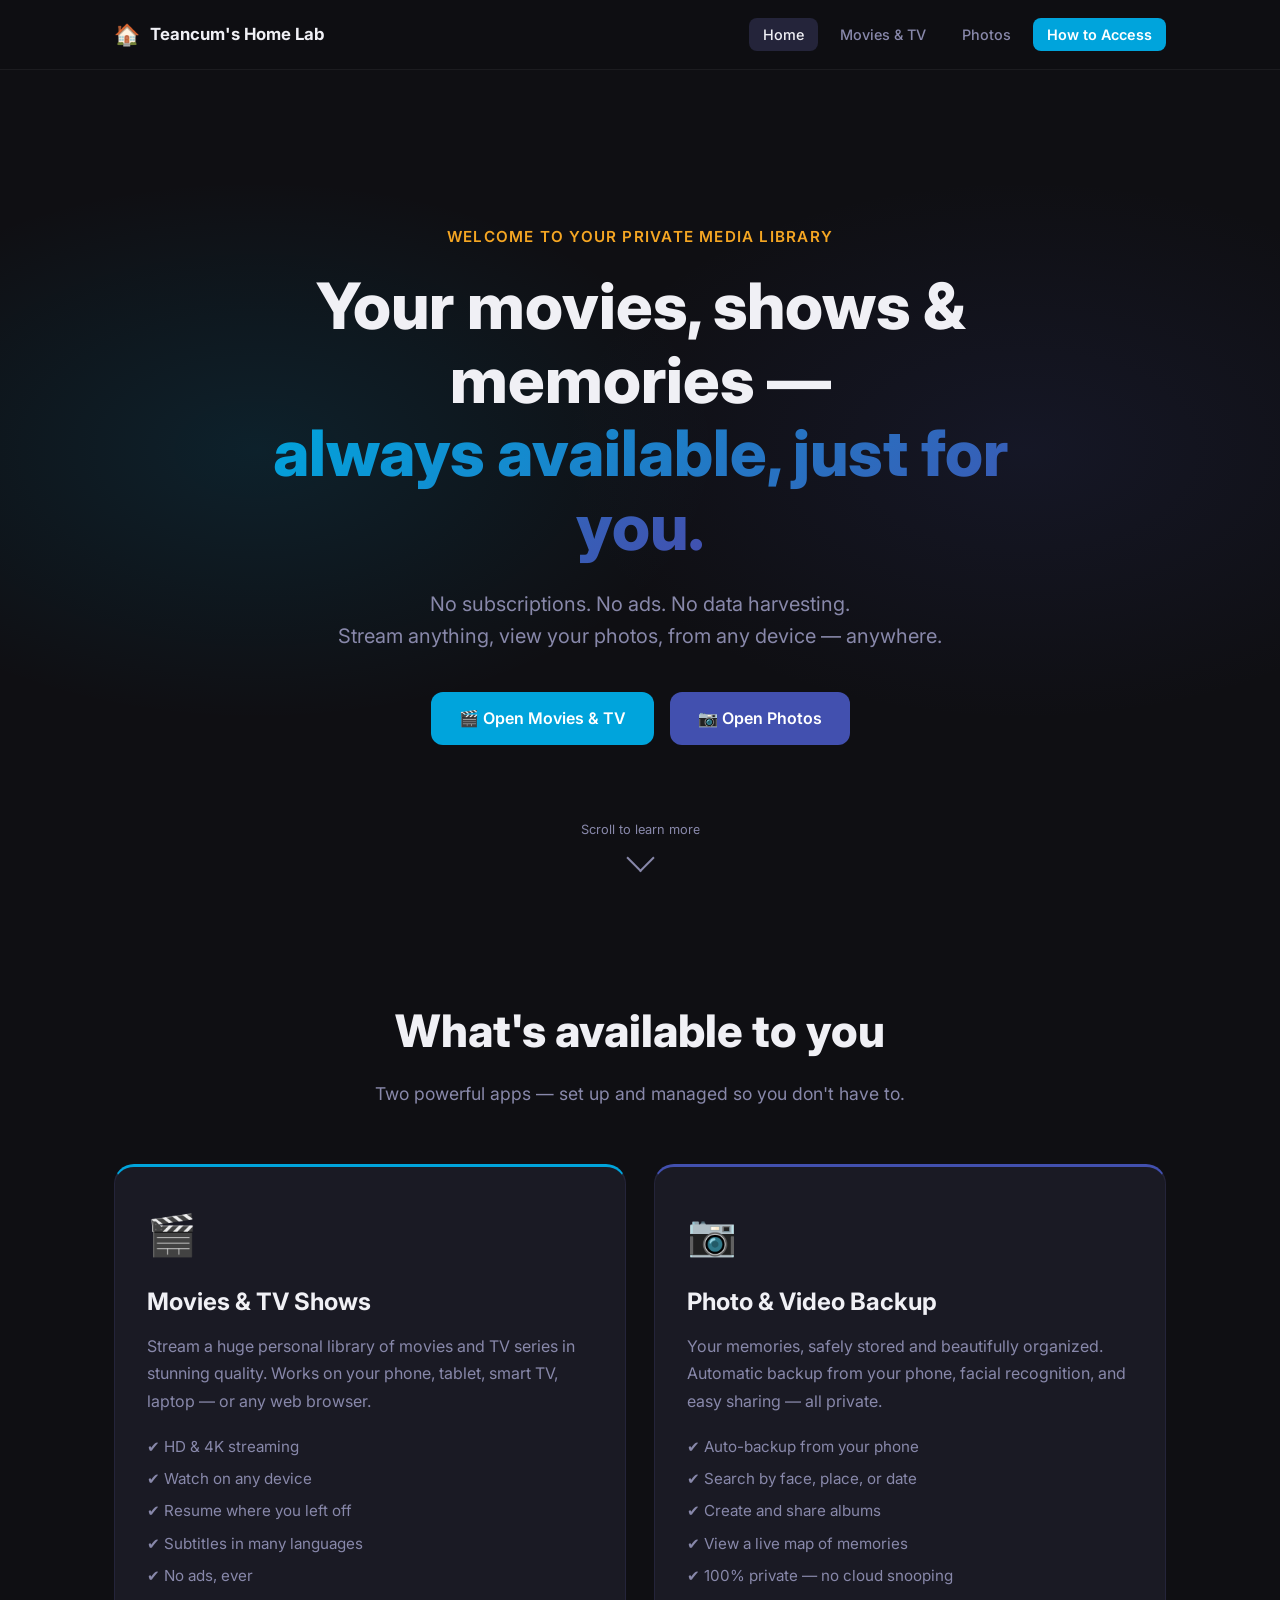
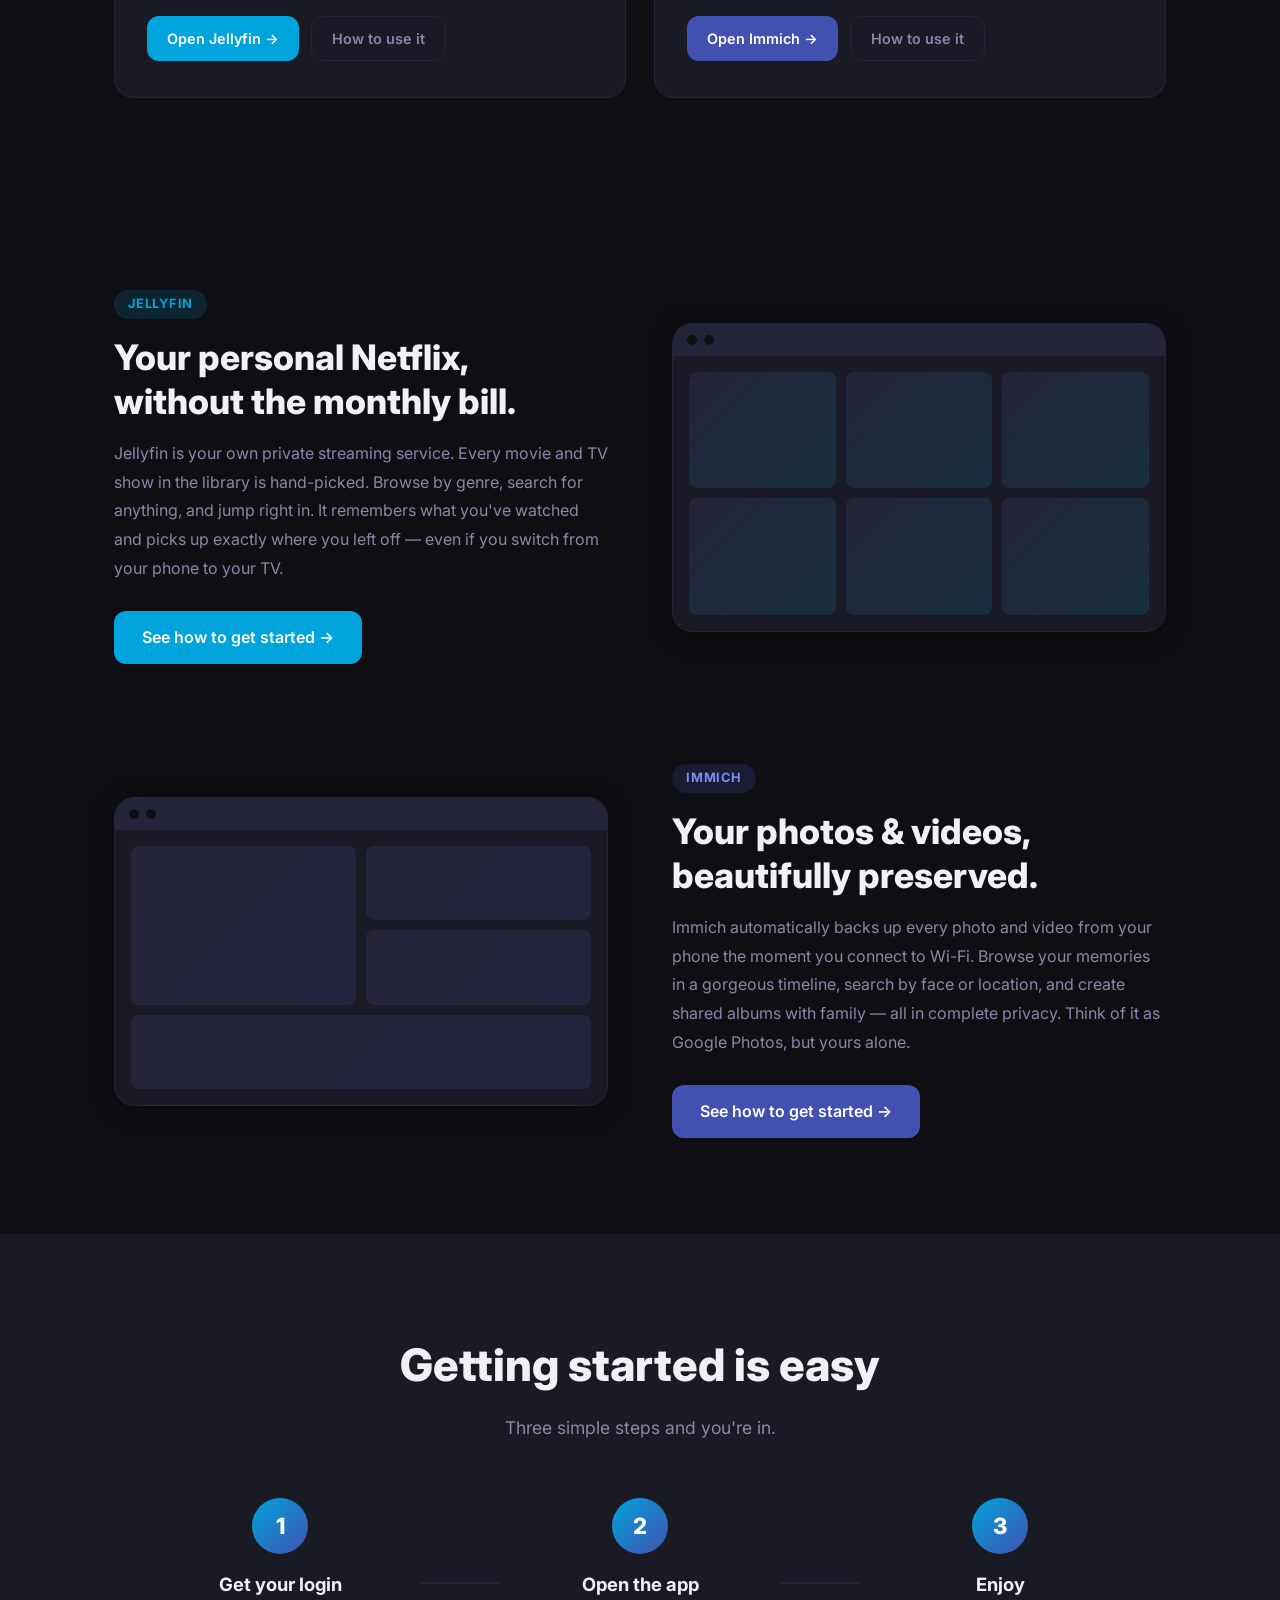
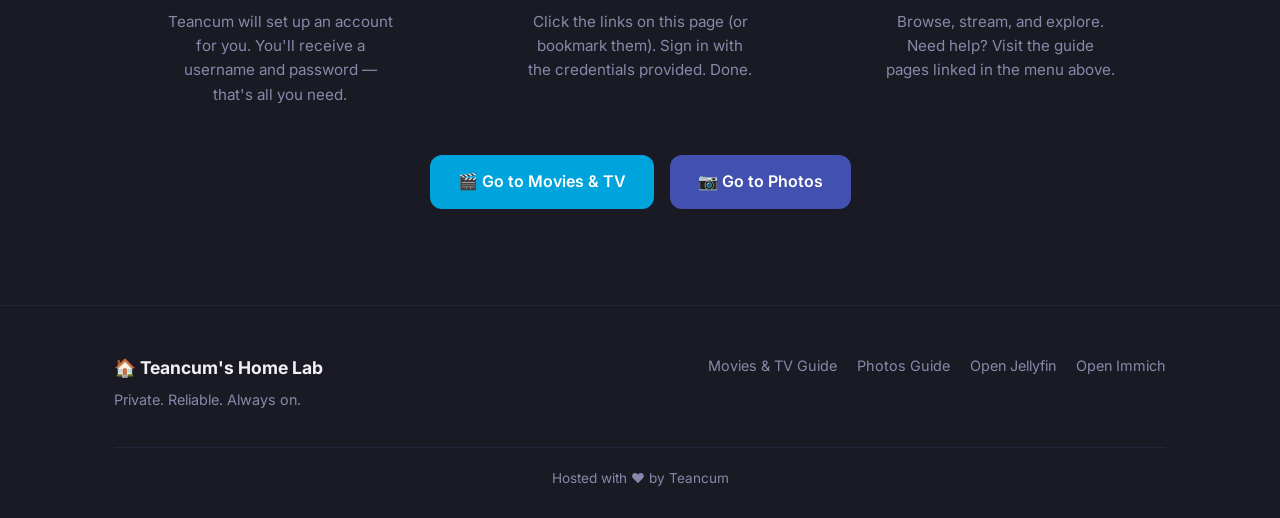
==== index.html @ 057ee5b3 "Initial commit: Teancum's Home Lab client portal website Beautiful dark-themed showcase site for Jel" ====
<!DOCTYPE html>
<html lang="en">
<head>
  <meta charset="UTF-8" />
  <meta name="viewport" content="width=device-width, initial-scale=1.0" />
  <title>Teancum's Home Lab — Your Private Streaming &amp; Photos</title>
  <link rel="preconnect" href="https://fonts.googleapis.com" />
  <link href="https://fonts.googleapis.com/css2?family=Inter:wght@300;400;500;600;700;800&display=swap" rel="stylesheet" />
  <link rel="stylesheet" href="css/styles.css" />
</head>
<body>

  <!-- ───── NAVIGATION ───── -->
  <nav class="nav" id="nav">
    <div class="nav__inner">
      <a href="index.html" class="nav__logo">
        <span class="nav__logo-icon">🏠</span>
        <span>Teancum's Home Lab</span>
      </a>
      <ul class="nav__links">
        <li><a href="index.html" class="nav__link active">Home</a></li>
        <li><a href="jellyfin.html" class="nav__link">Movies &amp; TV</a></li>
        <li><a href="immich.html" class="nav__link">Photos</a></li>
        <li><a href="#access" class="nav__link nav__link--cta">How to Access</a></li>
      </ul>
      <button class="nav__toggle" aria-label="Menu">&#9776;</button>
    </div>
  </nav>

  <!-- ───── HERO ───── -->
  <section class="hero">
    <div class="hero__bg"></div>
    <div class="hero__content container">
      <p class="hero__eyebrow">Welcome to your private media library</p>
      <h1 class="hero__title">
        Your movies, shows &amp; memories —<br />
        <span class="gradient-text">always available, just for you.</span>
      </h1>
      <p class="hero__subtitle">
        No subscriptions. No ads. No data harvesting.<br />
        Stream anything, view your photos, from any device — anywhere.
      </p>
      <div class="hero__actions">
        <a href="https://jellyfin.teancumshomelab.com/" target="_blank" class="btn btn--jellyfin">
          🎬 Open Movies &amp; TV
        </a>
        <a href="https://immich.teancumshomelab.com/auth/login" target="_blank" class="btn btn--immich">
          📷 Open Photos
        </a>
      </div>
    </div>
    <div class="hero__scroll-hint">
      <span>Scroll to learn more</span>
      <div class="hero__arrow"></div>
    </div>
  </section>

  <!-- ───── WHAT'S AVAILABLE ───── -->
  <section class="features section" id="features">
    <div class="container">
      <h2 class="section__title">What's available to you</h2>
      <p class="section__sub">Two powerful apps — set up and managed so you don't have to.</p>
      <div class="feature-grid">

        <div class="feature-card feature-card--jellyfin">
          <div class="feature-card__icon">🎬</div>
          <h3 class="feature-card__title">Movies &amp; TV Shows</h3>
          <p class="feature-card__desc">
            Stream a huge personal library of movies and TV series in stunning quality.
            Works on your phone, tablet, smart TV, laptop — or any web browser.
          </p>
          <ul class="feature-list">
            <li>✔ HD &amp; 4K streaming</li>
            <li>✔ Watch on any device</li>
            <li>✔ Resume where you left off</li>
            <li>✔ Subtitles in many languages</li>
            <li>✔ No ads, ever</li>
          </ul>
          <div class="feature-card__actions">
            <a href="https://jellyfin.teancumshomelab.com/" target="_blank" class="btn btn--jellyfin btn--sm">
              Open Jellyfin →
            </a>
            <a href="jellyfin.html" class="btn btn--ghost btn--sm">How to use it</a>
          </div>
        </div>

        <div class="feature-card feature-card--immich">
          <div class="feature-card__icon">📷</div>
          <h3 class="feature-card__title">Photo &amp; Video Backup</h3>
          <p class="feature-card__desc">
            Your memories, safely stored and beautifully organized. Automatic backup
            from your phone, facial recognition, and easy sharing — all private.
          </p>
          <ul class="feature-list">
            <li>✔ Auto-backup from your phone</li>
            <li>✔ Search by face, place, or date</li>
            <li>✔ Create and share albums</li>
            <li>✔ View a live map of memories</li>
            <li>✔ 100% private — no cloud snooping</li>
          </ul>
          <div class="feature-card__actions">
            <a href="https://immich.teancumshomelab.com/auth/login" target="_blank" class="btn btn--immich btn--sm">
              Open Immich →
            </a>
            <a href="immich.html" class="btn btn--ghost btn--sm">How to use it</a>
          </div>
        </div>

      </div>
    </div>
  </section>

  <!-- ───── APP SHOWCASE ───── -->
  <section class="showcase section">
    <div class="container">

      <div class="showcase__row">
        <div class="showcase__text">
          <span class="showcase__badge badge--jellyfin">Jellyfin</span>
          <h2>Your personal Netflix,<br />without the monthly bill.</h2>
          <p>
            Jellyfin is your own private streaming service. Every movie and TV show in the
            library is hand-picked. Browse by genre, search for anything, and jump right in.
            It remembers what you've watched and picks up exactly where you left off — even
            if you switch from your phone to your TV.
          </p>
          <a href="jellyfin.html" class="btn btn--jellyfin">See how to get started →</a>
        </div>
        <div class="showcase__visual showcase__visual--jellyfin">
          <div class="mock-screen">
            <div class="mock-screen__bar"></div>
            <div class="mock-screen__content">
              <div class="mock-grid">
                <div class="mock-card"></div><div class="mock-card"></div>
                <div class="mock-card"></div><div class="mock-card"></div>
                <div class="mock-card"></div><div class="mock-card"></div>
              </div>
            </div>
          </div>
        </div>
      </div>

      <div class="showcase__row showcase__row--reverse">
        <div class="showcase__text">
          <span class="showcase__badge badge--immich">Immich</span>
          <h2>Your photos &amp; videos,<br />beautifully preserved.</h2>
          <p>
            Immich automatically backs up every photo and video from your phone the moment
            you connect to Wi-Fi. Browse your memories in a gorgeous timeline, search by
            face or location, and create shared albums with family — all in complete privacy.
            Think of it as Google Photos, but yours alone.
          </p>
          <a href="immich.html" class="btn btn--immich">See how to get started →</a>
        </div>
        <div class="showcase__visual showcase__visual--immich">
          <div class="mock-screen">
            <div class="mock-screen__bar"></div>
            <div class="mock-screen__content">
              <div class="mock-masonry">
                <div class="mock-photo mock-photo--tall"></div>
                <div class="mock-photo"></div>
                <div class="mock-photo"></div>
                <div class="mock-photo mock-photo--wide"></div>
              </div>
            </div>
          </div>
        </div>
      </div>

    </div>
  </section>

  <!-- ───── HOW IT WORKS ───── -->
  <section class="how-it-works section" id="access">
    <div class="container">
      <h2 class="section__title">Getting started is easy</h2>
      <p class="section__sub">Three simple steps and you're in.</p>
      <div class="steps">
        <div class="step">
          <div class="step__number">1</div>
          <h3>Get your login</h3>
          <p>Teancum will set up an account for you. You'll receive a username and password — that's all you need.</p>
        </div>
        <div class="step__connector"></div>
        <div class="step">
          <div class="step__number">2</div>
          <h3>Open the app</h3>
          <p>Click the links on this page (or bookmark them). Sign in with the credentials provided. Done.</p>
        </div>
        <div class="step__connector"></div>
        <div class="step">
          <div class="step__number">3</div>
          <h3>Enjoy</h3>
          <p>Browse, stream, and explore. Need help? Visit the guide pages linked in the menu above.</p>
        </div>
      </div>
      <div class="how-it-works__cta">
        <a href="https://jellyfin.teancumshomelab.com/" target="_blank" class="btn btn--jellyfin">🎬 Go to Movies &amp; TV</a>
        <a href="https://immich.teancumshomelab.com/auth/login" target="_blank" class="btn btn--immich">📷 Go to Photos</a>
      </div>
    </div>
  </section>

  <!-- ───── FOOTER ───── -->
  <footer class="footer">
    <div class="container">
      <div class="footer__inner">
        <div class="footer__brand">
          <span class="footer__logo">🏠 Teancum's Home Lab</span>
          <p>Private. Reliable. Always on.</p>
        </div>
        <div class="footer__links">
          <a href="jellyfin.html">Movies &amp; TV Guide</a>
          <a href="immich.html">Photos Guide</a>
          <a href="https://jellyfin.teancumshomelab.com/" target="_blank">Open Jellyfin</a>
          <a href="https://immich.teancumshomelab.com/auth/login" target="_blank">Open Immich</a>
        </div>
      </div>
      <p class="footer__copy">Hosted with ❤️ by Teancum</p>
    </div>
  </footer>

  <script src="js/main.js"></script>
</body>
</html>
---- css/styles.css ----
/* ─────────────────────────────────────────────
   ROOT / TOKENS
───────────────────────────────────────────── */
:root {
  --bg:        #0f0f13;
  --surface:   #1a1a24;
  --surface2:  #24243a;
  --jellyfin:  #00a4dc;
  --immich:    #4250af;
  --gold:      #f5a623;
  --text:      #f0f0f5;
  --muted:     #8888aa;
  --radius:    12px;
  --radius-lg: 20px;
  --shadow:    0 4px 24px rgba(0,0,0,0.4);
  --nav-h:     70px;
}

*, *::before, *::after { box-sizing: border-box; margin: 0; padding: 0; }

html { scroll-behavior: smooth; }

body {
  background: var(--bg);
  color: var(--text);
  font-family: 'Inter', system-ui, sans-serif;
  line-height: 1.6;
  font-size: 16px;
}

a { color: inherit; text-decoration: none; }
img { max-width: 100%; display: block; }
ul { list-style: none; }

.container {
  max-width: 1100px;
  margin: 0 auto;
  padding: 0 24px;
}

.section { padding: 96px 0; }

/* ─────────────────────────────────────────────
   TYPOGRAPHY HELPERS
───────────────────────────────────────────── */
.gradient-text {
  background: linear-gradient(135deg, var(--jellyfin), var(--immich));
  -webkit-background-clip: text;
  -webkit-text-fill-color: transparent;
  background-clip: text;
}

.section__title {
  font-size: clamp(1.8rem, 4vw, 2.8rem);
  font-weight: 800;
  text-align: center;
  margin-bottom: 12px;
}

.section__sub {
  text-align: center;
  color: var(--muted);
  font-size: 1.1rem;
  margin-bottom: 56px;
}

/* ─────────────────────────────────────────────
   NAVIGATION
───────────────────────────────────────────── */
.nav {
  position: fixed;
  top: 0; left: 0; right: 0;
  z-index: 100;
  height: var(--nav-h);
  background: rgba(15,15,19,0.85);
  backdrop-filter: blur(12px);
  border-bottom: 1px solid rgba(255,255,255,0.06);
  transition: background 0.3s;
}

.nav__inner {
  max-width: 1100px;
  margin: 0 auto;
  padding: 0 24px;
  height: 100%;
  display: flex;
  align-items: center;
  justify-content: space-between;
  gap: 24px;
}

.nav__logo {
  display: flex;
  align-items: center;
  gap: 10px;
  font-weight: 700;
  font-size: 1.05rem;
  white-space: nowrap;
}

.nav__logo-icon { font-size: 1.3rem; }

.nav__links {
  display: flex;
  align-items: center;
  gap: 8px;
}

.nav__link {
  padding: 8px 14px;
  border-radius: 8px;
  font-size: 0.9rem;
  font-weight: 500;
  color: var(--muted);
  transition: color 0.2s, background 0.2s;
}

.nav__link:hover, .nav__link.active {
  color: var(--text);
  background: var(--surface2);
}

.nav__link--cta {
  background: var(--jellyfin);
  color: #fff !important;
  font-weight: 600;
}

.nav__link--cta:hover { opacity: 0.85; background: var(--jellyfin); }

.nav__toggle {
  display: none;
  background: none;
  border: none;
  color: var(--text);
  font-size: 1.5rem;
  cursor: pointer;
}

/* ─────────────────────────────────────────────
   BUTTONS
───────────────────────────────────────────── */
.btn {
  display: inline-flex;
  align-items: center;
  gap: 8px;
  padding: 14px 28px;
  border-radius: var(--radius);
  font-weight: 600;
  font-size: 1rem;
  transition: opacity 0.2s, transform 0.15s;
  cursor: pointer;
  border: none;
}

.btn:hover { opacity: 0.88; transform: translateY(-1px); }
.btn:active { transform: translateY(0); }

.btn--jellyfin { background: var(--jellyfin); color: #fff; }
.btn--immich   { background: var(--immich);   color: #fff; }
.btn--ghost    {
  background: transparent;
  color: var(--muted);
  border: 1px solid var(--surface2);
}
.btn--ghost:hover { color: var(--text); border-color: var(--muted); }

.btn--sm { padding: 10px 20px; font-size: 0.9rem; }

/* ─────────────────────────────────────────────
   HERO
───────────────────────────────────────────── */
.hero {
  min-height: 100vh;
  display: flex;
  flex-direction: column;
  align-items: center;
  justify-content: center;
  position: relative;
  padding: calc(var(--nav-h) + 60px) 24px 60px;
  text-align: center;
  overflow: hidden;
}

.hero__bg {
  position: absolute;
  inset: 0;
  background:
    radial-gradient(ellipse 60% 50% at 20% 50%, rgba(0,164,220,0.12) 0%, transparent 60%),
    radial-gradient(ellipse 60% 50% at 80% 50%, rgba(66,80,175,0.12) 0%, transparent 60%);
  pointer-events: none;
}

.hero__content { position: relative; max-width: 820px; }

.hero__eyebrow {
  font-size: 0.95rem;
  font-weight: 600;
  letter-spacing: 0.08em;
  text-transform: uppercase;
  color: var(--gold);
  margin-bottom: 20px;
}

.hero__title {
  font-size: clamp(2.2rem, 6vw, 4rem);
  font-weight: 800;
  line-height: 1.15;
  margin-bottom: 24px;
}

.hero__subtitle {
  font-size: clamp(1rem, 2vw, 1.25rem);
  color: var(--muted);
  margin-bottom: 40px;
}

.hero__actions {
  display: flex;
  gap: 16px;
  justify-content: center;
  flex-wrap: wrap;
}

.hero__scroll-hint {
  position: absolute;
  bottom: 32px;
  left: 50%;
  transform: translateX(-50%);
  display: flex;
  flex-direction: column;
  align-items: center;
  gap: 8px;
  color: var(--muted);
  font-size: 0.8rem;
  animation: fade-in-up 1s 1.2s both;
}

.hero__arrow {
  width: 20px; height: 20px;
  border-right: 2px solid var(--muted);
  border-bottom: 2px solid var(--muted);
  transform: rotate(45deg);
  animation: bounce 1.6s ease-in-out infinite;
}

@keyframes bounce {
  0%, 100% { transform: rotate(45deg) translateY(0); }
  50%       { transform: rotate(45deg) translateY(6px); }
}

@keyframes fade-in-up {
  from { opacity: 0; transform: translateX(-50%) translateY(16px); }
  to   { opacity: 1; transform: translateX(-50%) translateY(0); }
}

/* ─────────────────────────────────────────────
   FEATURE CARDS
───────────────────────────────────────────── */
.feature-grid {
  display: grid;
  grid-template-columns: repeat(auto-fit, minmax(320px, 1fr));
  gap: 28px;
}

.feature-card {
  background: var(--surface);
  border-radius: var(--radius-lg);
  padding: 36px 32px;
  border: 1px solid var(--surface2);
  transition: transform 0.25s, box-shadow 0.25s;
}

.feature-card:hover {
  transform: translateY(-4px);
  box-shadow: var(--shadow);
}

.feature-card--jellyfin { border-top: 3px solid var(--jellyfin); }
.feature-card--immich   { border-top: 3px solid var(--immich); }

.feature-card__icon { font-size: 2.5rem; margin-bottom: 16px; }

.feature-card__title {
  font-size: 1.5rem;
  font-weight: 700;
  margin-bottom: 12px;
}

.feature-card__desc {
  color: var(--muted);
  margin-bottom: 20px;
  line-height: 1.7;
}

.feature-list {
  display: flex;
  flex-direction: column;
  gap: 8px;
  margin-bottom: 28px;
  color: var(--muted);
  font-size: 0.95rem;
}

.feature-card__actions {
  display: flex;
  gap: 12px;
  flex-wrap: wrap;
}

/* ─────────────────────────────────────────────
   SHOWCASE
───────────────────────────────────────────── */
.showcase__row {
  display: grid;
  grid-template-columns: 1fr 1fr;
  gap: 64px;
  align-items: center;
  margin-bottom: 100px;
}

.showcase__row:last-child { margin-bottom: 0; }

.showcase__row--reverse { direction: rtl; }
.showcase__row--reverse > * { direction: ltr; }

.showcase__badge {
  display: inline-block;
  padding: 4px 14px;
  border-radius: 999px;
  font-size: 0.8rem;
  font-weight: 700;
  letter-spacing: 0.06em;
  text-transform: uppercase;
  margin-bottom: 16px;
}

.badge--jellyfin { background: rgba(0,164,220,0.15); color: var(--jellyfin); }
.badge--immich   { background: rgba(66,80,175,0.2);  color: #7b8ef5; }

.showcase__text h2 {
  font-size: clamp(1.6rem, 3vw, 2.2rem);
  font-weight: 800;
  line-height: 1.25;
  margin-bottom: 16px;
}

.showcase__text p {
  color: var(--muted);
  line-height: 1.8;
  margin-bottom: 28px;
}

/* Mock screen UI */
.mock-screen {
  background: var(--surface);
  border-radius: var(--radius-lg);
  overflow: hidden;
  border: 1px solid var(--surface2);
  box-shadow: var(--shadow);
  aspect-ratio: 16/10;
}

.mock-screen__bar {
  height: 32px;
  background: var(--surface2);
  display: flex;
  align-items: center;
  padding: 0 14px;
  gap: 7px;
}

.mock-screen__bar::before,
.mock-screen__bar::after,
.mock-screen__bar > * {
  width: 10px; height: 10px;
  border-radius: 50%;
  background: var(--bg);
  content: '';
  display: block;
}

.mock-screen__content { padding: 16px; height: calc(100% - 32px); }

.mock-grid {
  display: grid;
  grid-template-columns: repeat(3, 1fr);
  gap: 10px;
  height: 100%;
}

.mock-card {
  border-radius: 8px;
  background: linear-gradient(135deg, var(--surface2), rgba(0,164,220,0.15));
  animation: pulse 3s ease-in-out infinite;
}

.mock-card:nth-child(2) { animation-delay: 0.4s; }
.mock-card:nth-child(3) { animation-delay: 0.8s; }
.mock-card:nth-child(4) { animation-delay: 1.2s; }
.mock-card:nth-child(5) { animation-delay: 1.6s; }
.mock-card:nth-child(6) { animation-delay: 2.0s; }

.mock-masonry {
  display: grid;
  grid-template-columns: repeat(2, 1fr);
  gap: 10px;
  height: 100%;
}

.mock-photo {
  border-radius: 8px;
  background: linear-gradient(135deg, var(--surface2), rgba(66,80,175,0.2));
  animation: pulse 3s ease-in-out infinite;
}

.mock-photo--tall { grid-row: span 2; }
.mock-photo--wide { grid-column: span 2; }

@keyframes pulse {
  0%, 100% { opacity: 0.6; }
  50%       { opacity: 1; }
}

/* ─────────────────────────────────────────────
   HOW IT WORKS / STEPS
───────────────────────────────────────────── */
.how-it-works {
  background: var(--surface);
}

.steps {
  display: flex;
  align-items: flex-start;
  justify-content: center;
  gap: 0;
  flex-wrap: wrap;
  margin-bottom: 48px;
}

.step {
  flex: 1;
  min-width: 200px;
  max-width: 280px;
  text-align: center;
  padding: 0 24px;
}

.step__number {
  width: 56px; height: 56px;
  border-radius: 50%;
  background: linear-gradient(135deg, var(--jellyfin), var(--immich));
  color: #fff;
  font-size: 1.4rem;
  font-weight: 800;
  display: flex;
  align-items: center;
  justify-content: center;
  margin: 0 auto 16px;
}

.step h3 { font-size: 1.15rem; font-weight: 700; margin-bottom: 10px; }
.step p { color: var(--muted); font-size: 0.95rem; }

.step__connector {
  width: 80px;
  height: 2px;
  background: var(--surface2);
  align-self: center;
  flex-shrink: 0;
  margin-top: -40px;
}

.how-it-works__cta {
  display: flex;
  gap: 16px;
  justify-content: center;
  flex-wrap: wrap;
}

/* ─────────────────────────────────────────────
   PAGE HERO (sub-pages)
───────────────────────────────────────────── */
.page-hero {
  padding: calc(var(--nav-h) + 80px) 24px 80px;
  text-align: center;
  position: relative;
  overflow: hidden;
}

.page-hero--jellyfin {
  background: radial-gradient(ellipse 80% 60% at 50% 100%, rgba(0,164,220,0.15) 0%, transparent 70%);
}

.page-hero--immich {
  background: radial-gradient(ellipse 80% 60% at 50% 100%, rgba(66,80,175,0.18) 0%, transparent 70%);
}

.page-hero__title {
  font-size: clamp(2rem, 5vw, 3.2rem);
  font-weight: 800;
  margin-bottom: 16px;
}

.page-hero__sub {
  color: var(--muted);
  font-size: 1.1rem;
  max-width: 560px;
  margin: 0 auto 32px;
}

/* ─────────────────────────────────────────────
   EXPLAINER / HIGHLIGHTS
───────────────────────────────────────────── */
.explainer__grid {
  display: grid;
  grid-template-columns: 1fr 1fr;
  gap: 64px;
  align-items: start;
}

.explainer__text h2 {
  font-size: clamp(1.6rem, 3vw, 2.2rem);
  font-weight: 800;
  margin-bottom: 16px;
}

.explainer__text p {
  color: var(--muted);
  line-height: 1.8;
  margin-bottom: 14px;
}

.highlight-item {
  display: flex;
  align-items: center;
  gap: 16px;
  padding: 14px 0;
  border-bottom: 1px solid var(--surface2);
}

.highlight-item:last-child { border-bottom: none; }

.highlight-icon { font-size: 1.6rem; }

/* ─────────────────────────────────────────────
   GUIDE STEPS
───────────────────────────────────────────── */
.guide-step {
  background: var(--surface);
  border-radius: var(--radius-lg);
  padding: 32px 36px;
  margin-bottom: 20px;
  border-left: 4px solid var(--jellyfin);
  position: relative;
}

.guide-step__num {
  display: inline-block;
  font-size: 0.78rem;
  font-weight: 700;
  letter-spacing: 0.08em;
  text-transform: uppercase;
  color: var(--jellyfin);
  background: rgba(0,164,220,0.1);
  padding: 4px 12px;
  border-radius: 999px;
  margin-bottom: 12px;
}

.guide-step h3 {
  font-size: 1.2rem;
  font-weight: 700;
  margin-bottom: 10px;
}

.guide-step p {
  color: var(--muted);
  line-height: 1.8;
}

.tip {
  margin-top: 16px;
  background: rgba(245,166,35,0.08);
  border-left: 3px solid var(--gold);
  border-radius: 0 8px 8px 0;
  padding: 12px 16px;
  color: var(--muted);
  font-size: 0.93rem;
}

kbd {
  background: var(--surface2);
  border: 1px solid var(--muted);
  border-radius: 4px;
  padding: 2px 7px;
  font-size: 0.85rem;
  font-family: monospace;
}

code {
  background: var(--surface2);
  border-radius: 6px;
  padding: 2px 8px;
  font-size: 0.88rem;
  font-family: monospace;
  word-break: break-all;
}

.inline-link { color: var(--jellyfin); text-decoration: underline; }

/* ─────────────────────────────────────────────
   DEVICE GRID
───────────────────────────────────────────── */
.device-grid {
  display: grid;
  grid-template-columns: repeat(auto-fit, minmax(280px, 1fr));
  gap: 20px;
}

.device-card {
  background: var(--surface);
  border-radius: var(--radius-lg);
  padding: 28px 24px;
  border: 1px solid var(--surface2);
}

.device-card__icon { font-size: 2rem; margin-bottom: 12px; }

.device-card h3 {
  font-size: 1.05rem;
  font-weight: 700;
  margin-bottom: 10px;
}

.device-card p, .device-card ol, .device-card ul {
  color: var(--muted);
  font-size: 0.93rem;
  line-height: 1.75;
}

.device-card ol, .device-card ul { padding-left: 18px; }
.device-card ol { list-style: decimal; }
.device-card ul { list-style: disc; }

/* ─────────────────────────────────────────────
   FEATURES TOUR (Immich page)
───────────────────────────────────────────── */
.tour-grid {
  display: grid;
  grid-template-columns: repeat(auto-fit, minmax(250px, 1fr));
  gap: 20px;
}

.tour-card {
  background: var(--surface);
  border-radius: var(--radius-lg);
  padding: 28px 24px;
  border: 1px solid var(--surface2);
  transition: transform 0.2s, box-shadow 0.2s;
}

.tour-card:hover {
  transform: translateY(-3px);
  box-shadow: var(--shadow);
}

.tour-card__icon { font-size: 2rem; margin-bottom: 12px; }

.tour-card h3 { font-size: 1.05rem; font-weight: 700; margin-bottom: 8px; }

.tour-card p { color: var(--muted); font-size: 0.93rem; line-height: 1.7; }

/* ─────────────────────────────────────────────
   APP DOWNLOAD (Immich page)
───────────────────────────────────────────── */
.app-download-row {
  display: grid;
  grid-template-columns: 1fr 1fr;
  gap: 20px;
  margin: 20px 0;
}

.app-download {
  background: var(--bg);
  border-radius: var(--radius);
  padding: 20px;
  border: 1px solid var(--surface2);
}

.app-download strong { display: block; margin-bottom: 10px; }

.app-download ol {
  list-style: decimal;
  padding-left: 20px;
  color: var(--muted);
  font-size: 0.93rem;
  line-height: 1.85;
}

/* ─────────────────────────────────────────────
   FAQ
───────────────────────────────────────────── */
.faq-list { display: flex; flex-direction: column; gap: 12px; }

.faq-item {
  background: var(--surface);
  border-radius: var(--radius);
  border: 1px solid var(--surface2);
  overflow: hidden;
}

.faq-item summary {
  padding: 20px 24px;
  cursor: pointer;
  font-weight: 600;
  list-style: none;
  display: flex;
  justify-content: space-between;
  align-items: center;
  user-select: none;
}

.faq-item summary::-webkit-details-marker { display: none; }

.faq-item summary::after {
  content: '+';
  font-size: 1.4rem;
  color: var(--muted);
  transition: transform 0.2s;
  flex-shrink: 0;
}

.faq-item[open] summary::after { transform: rotate(45deg); }

.faq-item p {
  padding: 0 24px 20px;
  color: var(--muted);
  line-height: 1.8;
}

/* ─────────────────────────────────────────────
   FOOTER
───────────────────────────────────────────── */
.footer {
  background: var(--surface);
  border-top: 1px solid var(--surface2);
  padding: 48px 0 28px;
}

.footer__inner {
  display: flex;
  justify-content: space-between;
  align-items: flex-start;
  gap: 32px;
  flex-wrap: wrap;
  margin-bottom: 36px;
}

.footer__logo { font-size: 1.1rem; font-weight: 700; display: block; margin-bottom: 6px; }
.footer__brand p { color: var(--muted); font-size: 0.9rem; }

.footer__links {
  display: flex;
  flex-wrap: wrap;
  gap: 20px;
}

.footer__links a {
  color: var(--muted);
  font-size: 0.9rem;
  transition: color 0.2s;
}

.footer__links a:hover { color: var(--text); }

.footer__copy {
  text-align: center;
  color: var(--muted);
  font-size: 0.85rem;
  border-top: 1px solid var(--surface2);
  padding-top: 20px;
}

/* ─────────────────────────────────────────────
   RESPONSIVE
───────────────────────────────────────────── */
@media (max-width: 768px) {
  .section { padding: 64px 0; }

  .nav__links { display: none; flex-direction: column; position: absolute; top: var(--nav-h); left: 0; right: 0; background: var(--surface); padding: 16px; gap: 4px; border-bottom: 1px solid var(--surface2); }
  .nav__links.open { display: flex; }
  .nav__toggle { display: block; }

  .showcase__row, .showcase__row--reverse {
    grid-template-columns: 1fr;
    direction: ltr;
    gap: 32px;
  }

  .explainer__grid { grid-template-columns: 1fr; gap: 40px; }
  .app-download-row { grid-template-columns: 1fr; }
  .steps { flex-direction: column; align-items: center; }
  .step__connector { width: 2px; height: 40px; margin: 0; }
  .feature-grid { grid-template-columns: 1fr; }

  .hero__title { font-size: 2rem; }
}
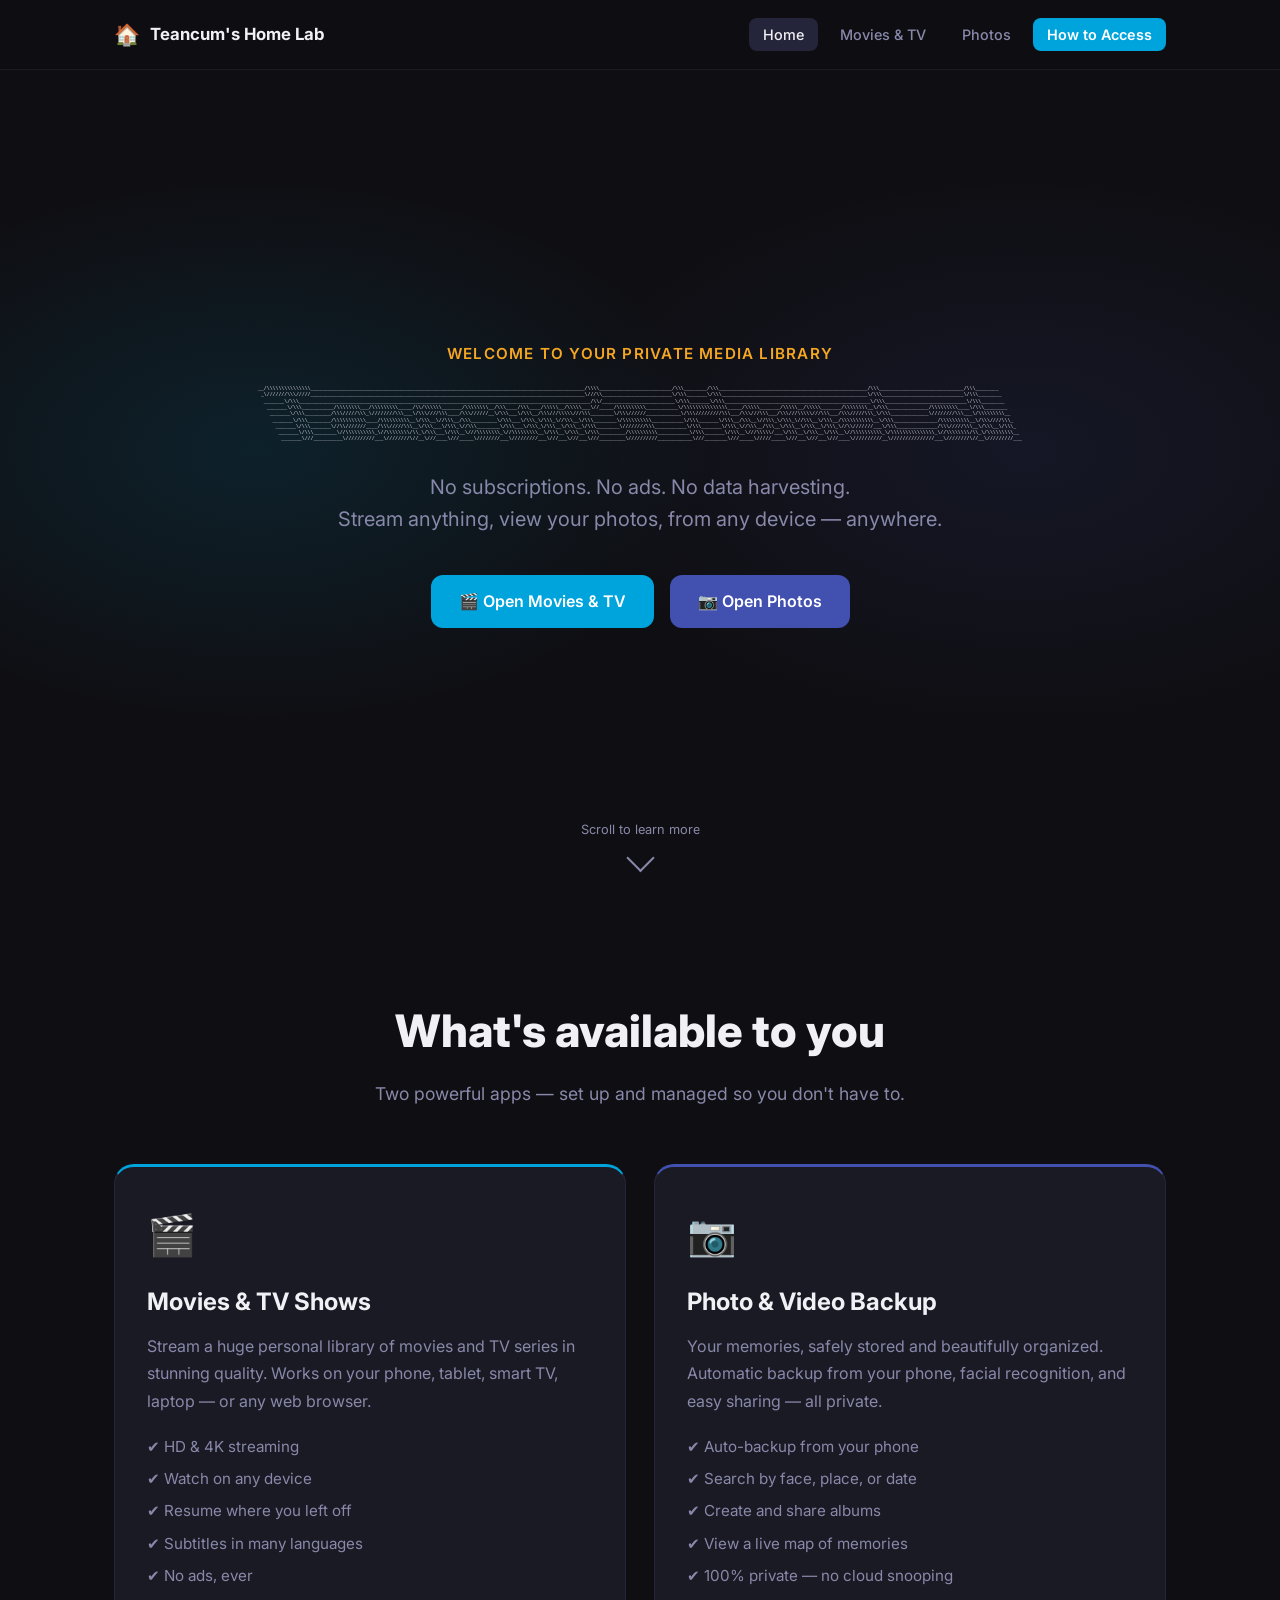
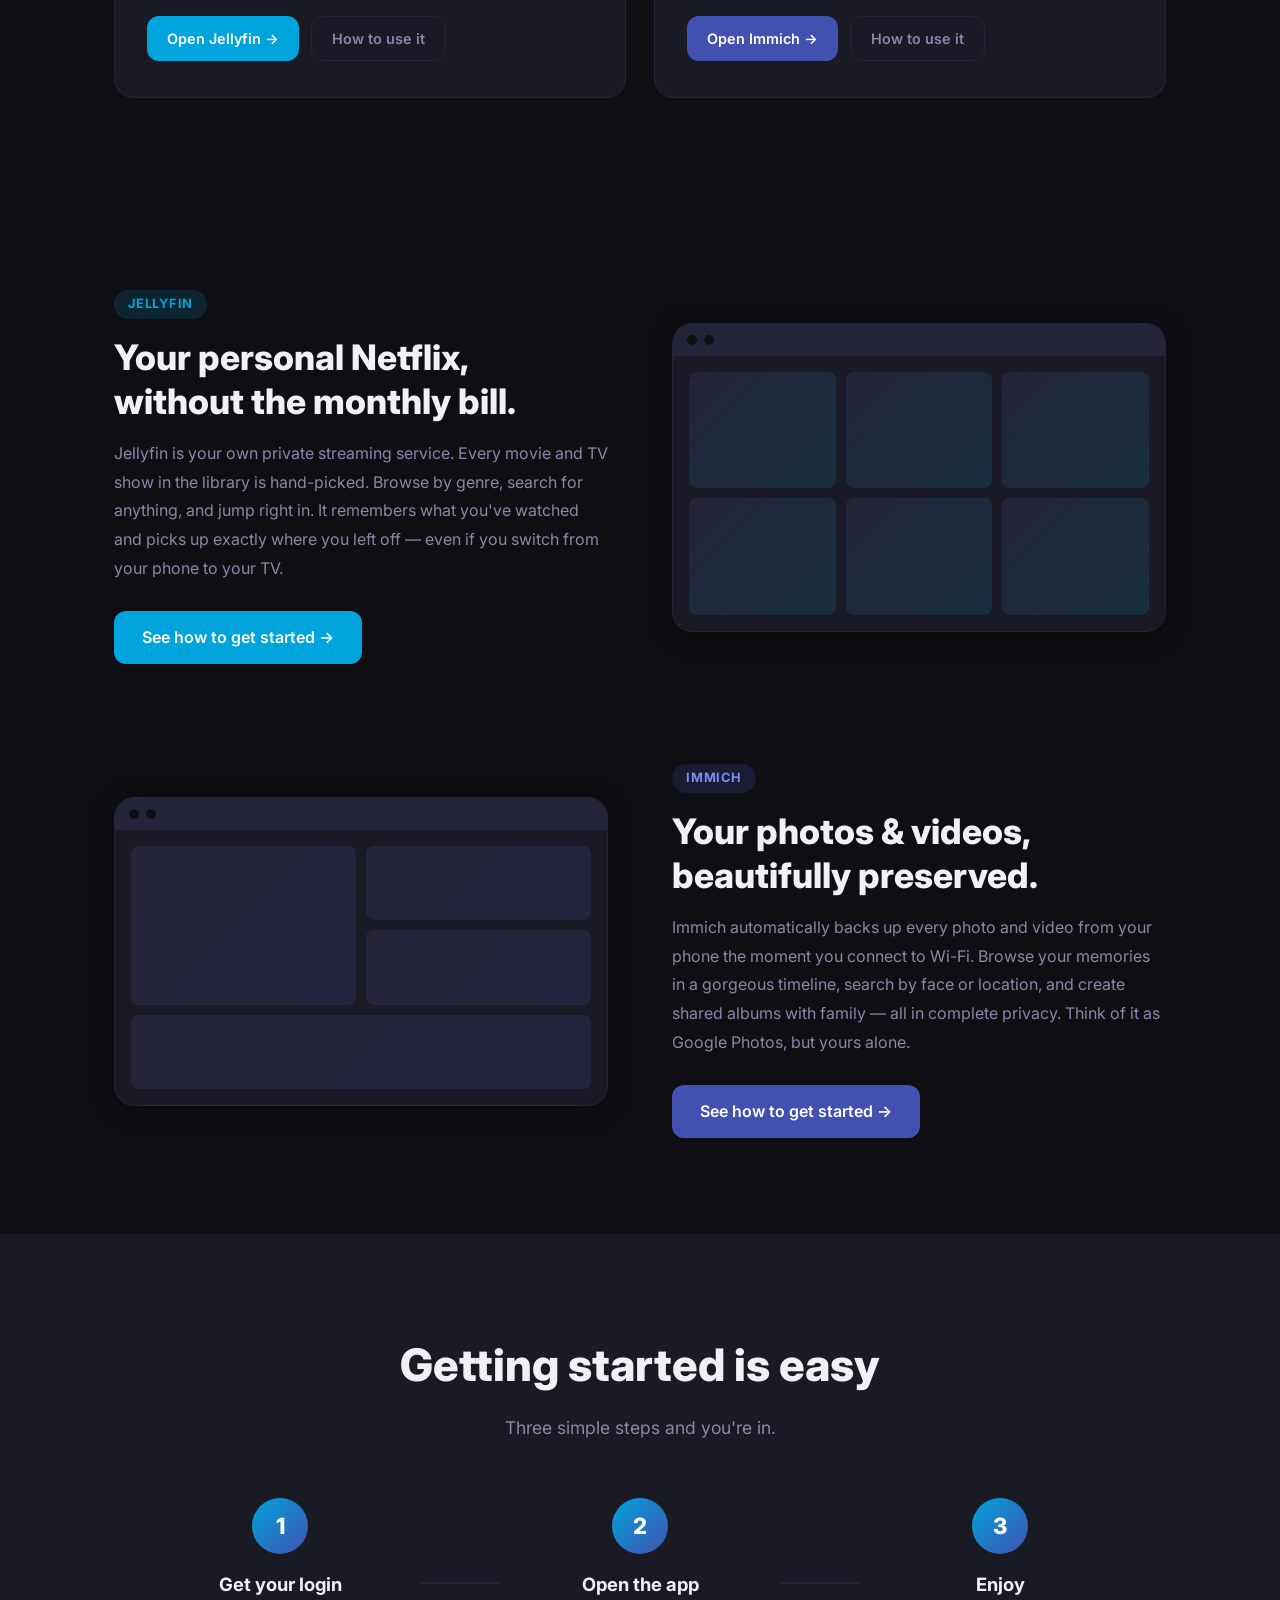
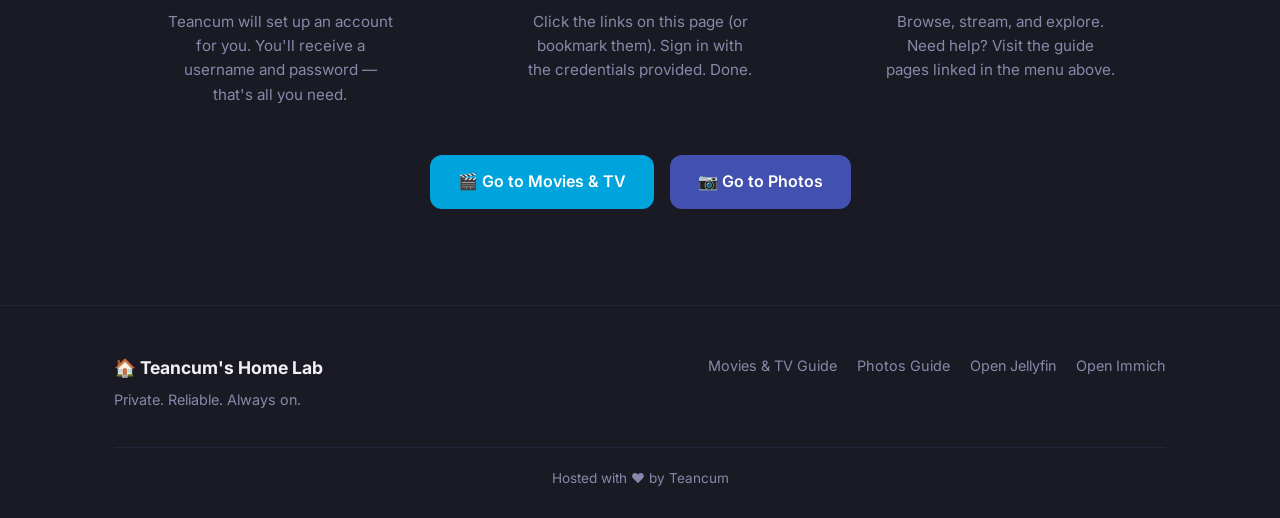
==== commit 33ea26f4: "Replace hero title with ASCII art Co-Authored-By: Claude Sonnet 4.6 <noreply@anthropic.com>" ====
--- a/index.html
+++ b/index.html
@@ -32,10 +32,15 @@
     <div class="hero__bg"></div>
     <div class="hero__content container">
       <p class="hero__eyebrow">Welcome to your private media library</p>
-      <h1 class="hero__title">
-        Your movies, shows &amp; memories —<br />
-        <span class="gradient-text">always available, just for you.</span>
-      </h1>
+      <pre class="hero__ascii">__/\\\\\\\\\\\\\\\______________________________________________________________________________________________/\\\\_________________________/\\\________/\\\___________________________________________________/\\\_____________________________/\\\________
+ _\///////\\\/////______________________________________________________________________________________________\///\\________________________\/\\\_______\/\\\__________________________________________________\/\\\____________________________\/\\\________
+  _______\/\\\____________________________________________________________________________________________________/\\/_________________________\/\\\_______\/\\\__________________________________________________\/\\\____________________________\/\\\________
+   _______\/\\\___________/\\\\\\\\___/\\\\\\\\\_____/\\/\\\\\\_______/\\\\\\\\__/\\\____/\\\____/\\\\\__/\\\\\___\//_____/\\\\\\\\\\___________\/\\\\\\\\\\\\\\\_____/\\\\\_______/\\\\\__/\\\\\_______/\\\\\\\\__\/\\\______________/\\\\\\\\\____\/\\\________
+    _______\/\\\_________/\\\/////\\\_\////////\\\___\/\\\////\\\____/\\\//////__\/\\\___\/\\\__/\\\///\\\\\///\\\________\/\\\//////____________\/\\\/////////\\\___/\\\///\\\___/\\\///\\\\\///\\\___/\\\/////\\\_\/\\\_____________\////////\\\___\/\\\\\\\\\__
+     _______\/\\\________/\\\\\\\\\\\____/\\\\\\\\\\__\/\\\__\//\\\__/\\\_________\/\\\___\/\\\_\/\\\_\//\\\__\/\\\________\/\\\\\\\\\\___________\/\\\_______\/\\\__/\\\__\//\\\_\/\\\_\//\\\__\/\\\__/\\\\\\\\\\\__\/\\\_______________/\\\\\\\\\\__\/\\\////\\\_
+      _______\/\\\_______\//\\///////____/\\\/////\\\__\/\\\___\/\\\_\//\\\________\/\\\___\/\\\_\/\\\__\/\\\__\/\\\________\////////\\\___________\/\\\_______\/\\\_\//\\\__/\\\__\/\\\__\/\\\__\/\\\_\//\\///////___\/\\\______________/\\\/////\\\__\/\\\__\/\\\_
+       _______\/\\\________\//\\\\\\\\\\_\//\\\\\\\\/\\_\/\\\___\/\\\__\///\\\\\\\\_\//\\\\\\\\\__\/\\\__\/\\\__\/\\\_________/\\\\\\\\\\___________\/\\\_______\/\\\__\///\\\\\/___\/\\\__\/\\\__\/\\\__\//\\\\\\\\\\_\/\\\\\\\\\\\\\\\_\//\\\\\\\\/\\_\/\\\\\\\\\__
+        _______\///__________\//////////___\////////\//__\///____\///_____\////////___\/////////___\///___\///___\///_________\//////////____________\///________\///_____\/////_____\///___\///___\///____\//////////__\///////////////___\////////\//__\/////////___</pre>
       <p class="hero__subtitle">
         No subscriptions. No ads. No data harvesting.<br />
         Stream anything, view your photos, from any device — anywhere.
--- a/css/styles.css
+++ b/css/styles.css
@@ -209,6 +209,20 @@
   margin-bottom: 24px;
 }
 
+.hero__ascii {
+  font-family: monospace;
+  font-size: clamp(2px, 0.38vw, 6px);
+  line-height: 1.3;
+  white-space: pre;
+  overflow: hidden;
+  color: var(--text);
+  margin: 0 auto 28px;
+  text-align: left;
+  display: block;
+  max-width: 100%;
+  opacity: 0.92;
+}
+
 .hero__subtitle {
   font-size: clamp(1rem, 2vw, 1.25rem);
   color: var(--muted);
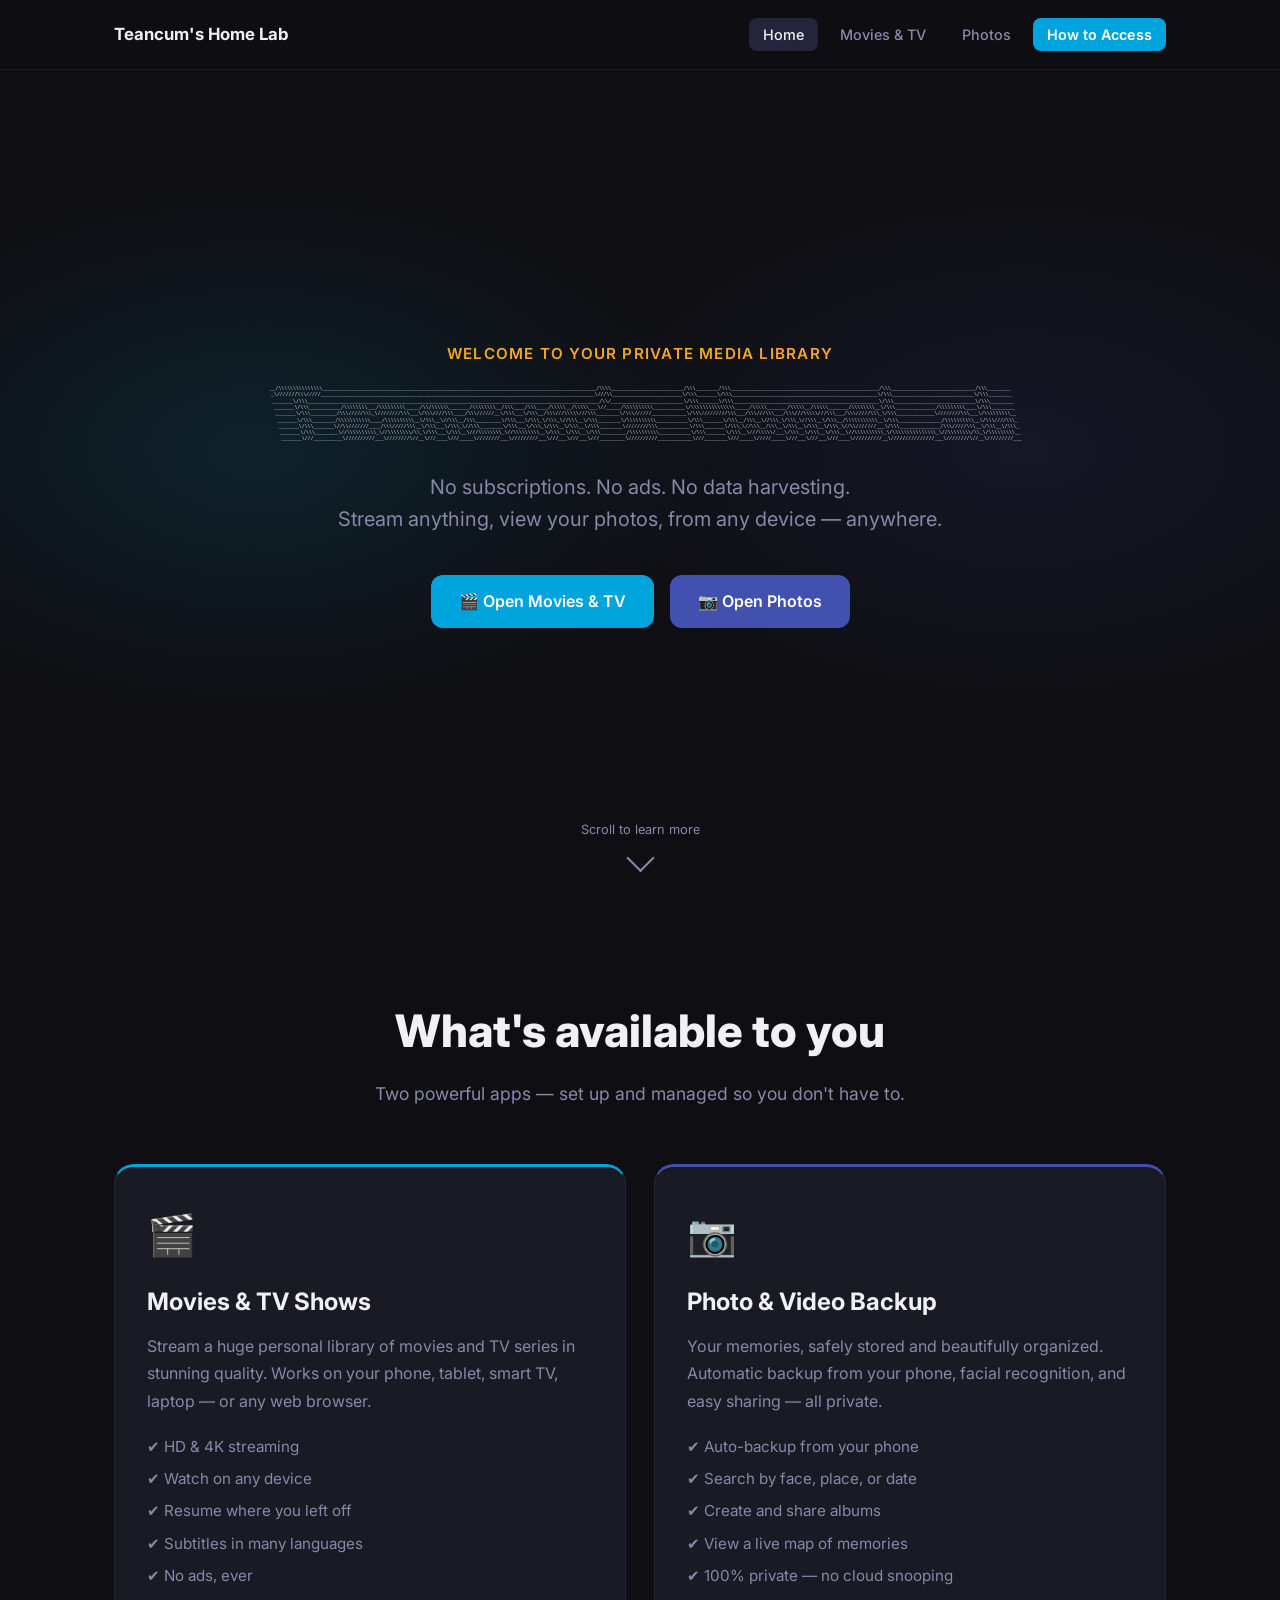
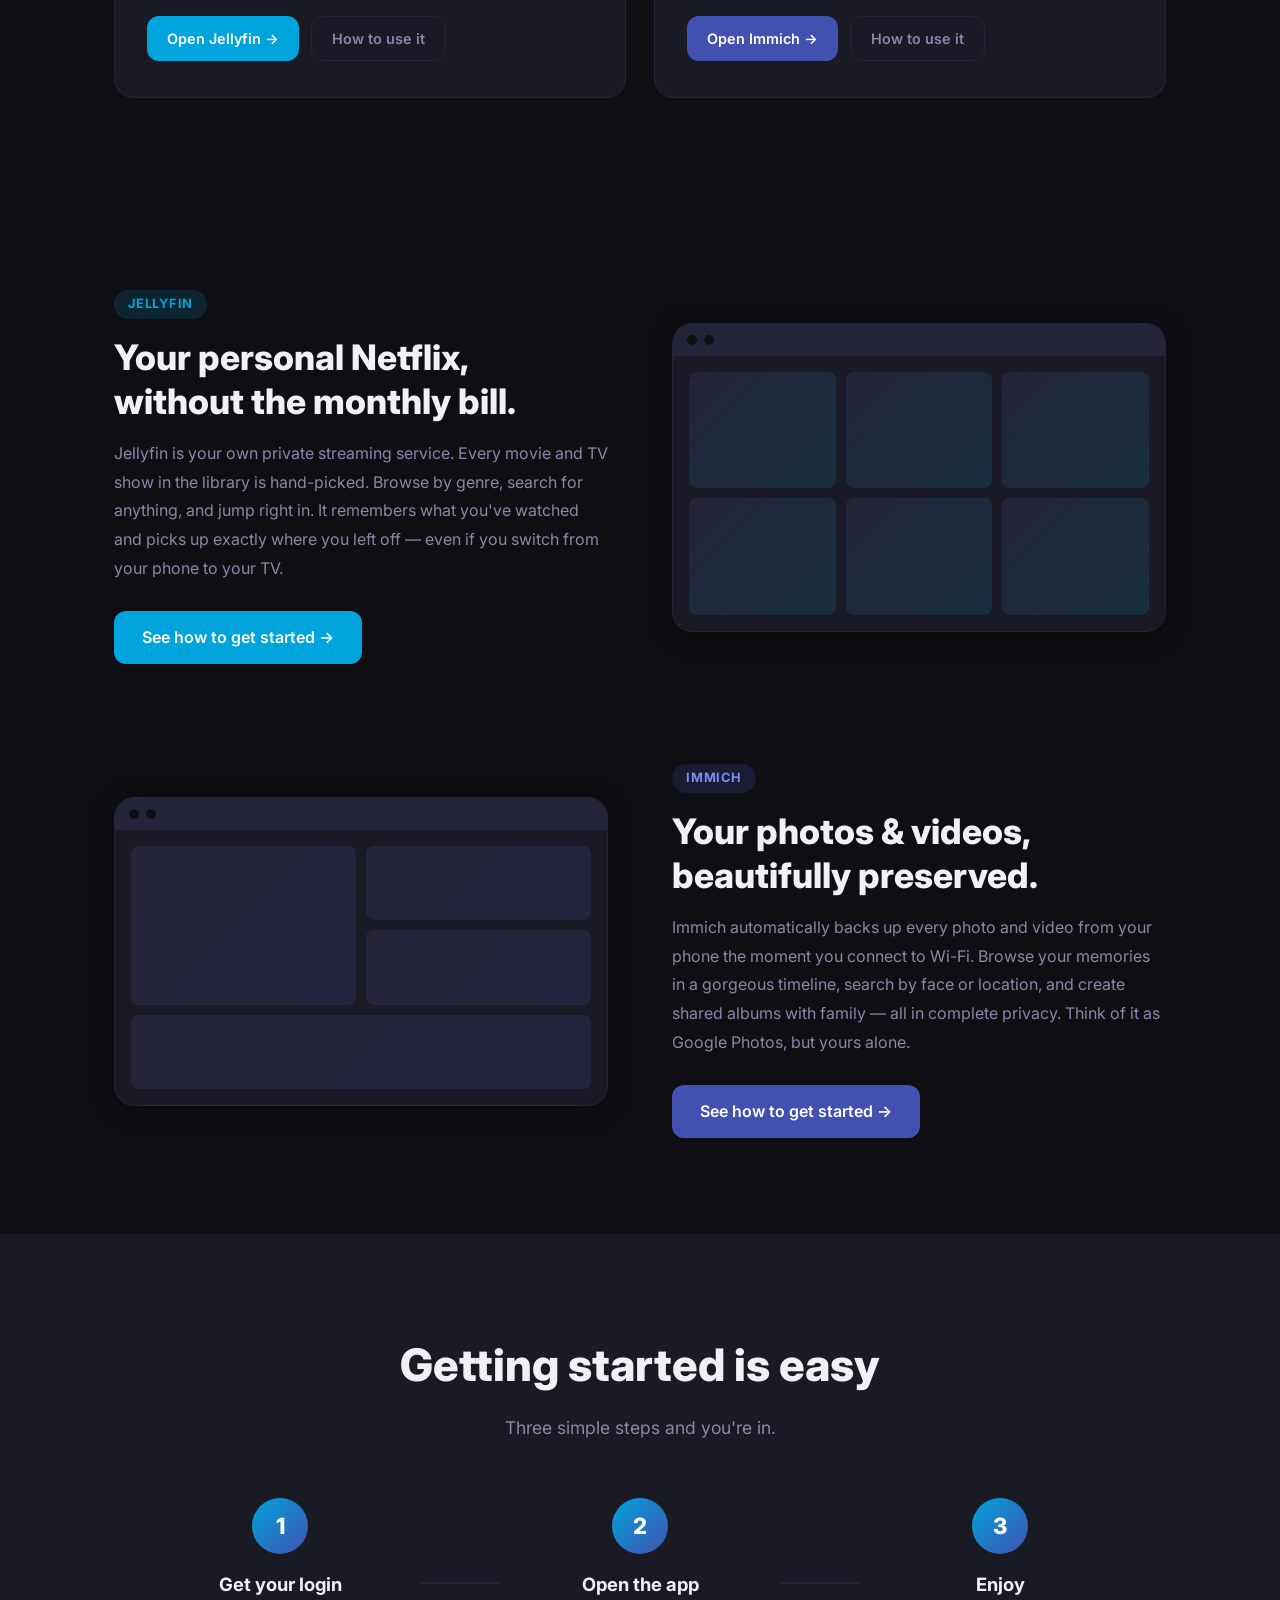
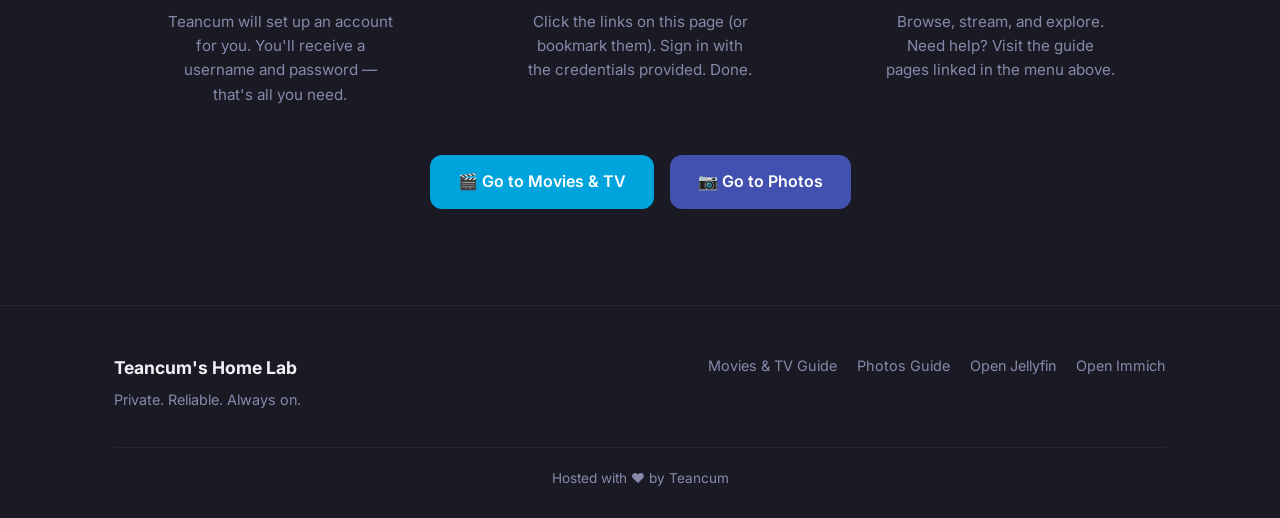
==== commit 4f258d83: "Remove house emoji from nav logo and footer across all pages Replace '🏠 Teancum's Home Lab' with pla" ====
--- a/index.html
+++ b/index.html
@@ -14,7 +14,6 @@
   <nav class="nav" id="nav">
     <div class="nav__inner">
       <a href="index.html" class="nav__logo">
-        <span class="nav__logo-icon">🏠</span>
         <span>Teancum's Home Lab</span>
       </a>
       <ul class="nav__links">
@@ -211,7 +210,7 @@
     <div class="container">
       <div class="footer__inner">
         <div class="footer__brand">
-          <span class="footer__logo">🏠 Teancum's Home Lab</span>
+          <span class="footer__logo">Teancum's Home Lab</span>
           <p>Private. Reliable. Always on.</p>
         </div>
         <div class="footer__links">
--- a/css/styles.css
+++ b/css/styles.css
@@ -217,7 +217,7 @@
   overflow: hidden;
   color: var(--text);
   margin: 0 auto 28px;
-  text-align: left;
+  text-align: center;
   display: block;
   max-width: 100%;
   opacity: 0.92;
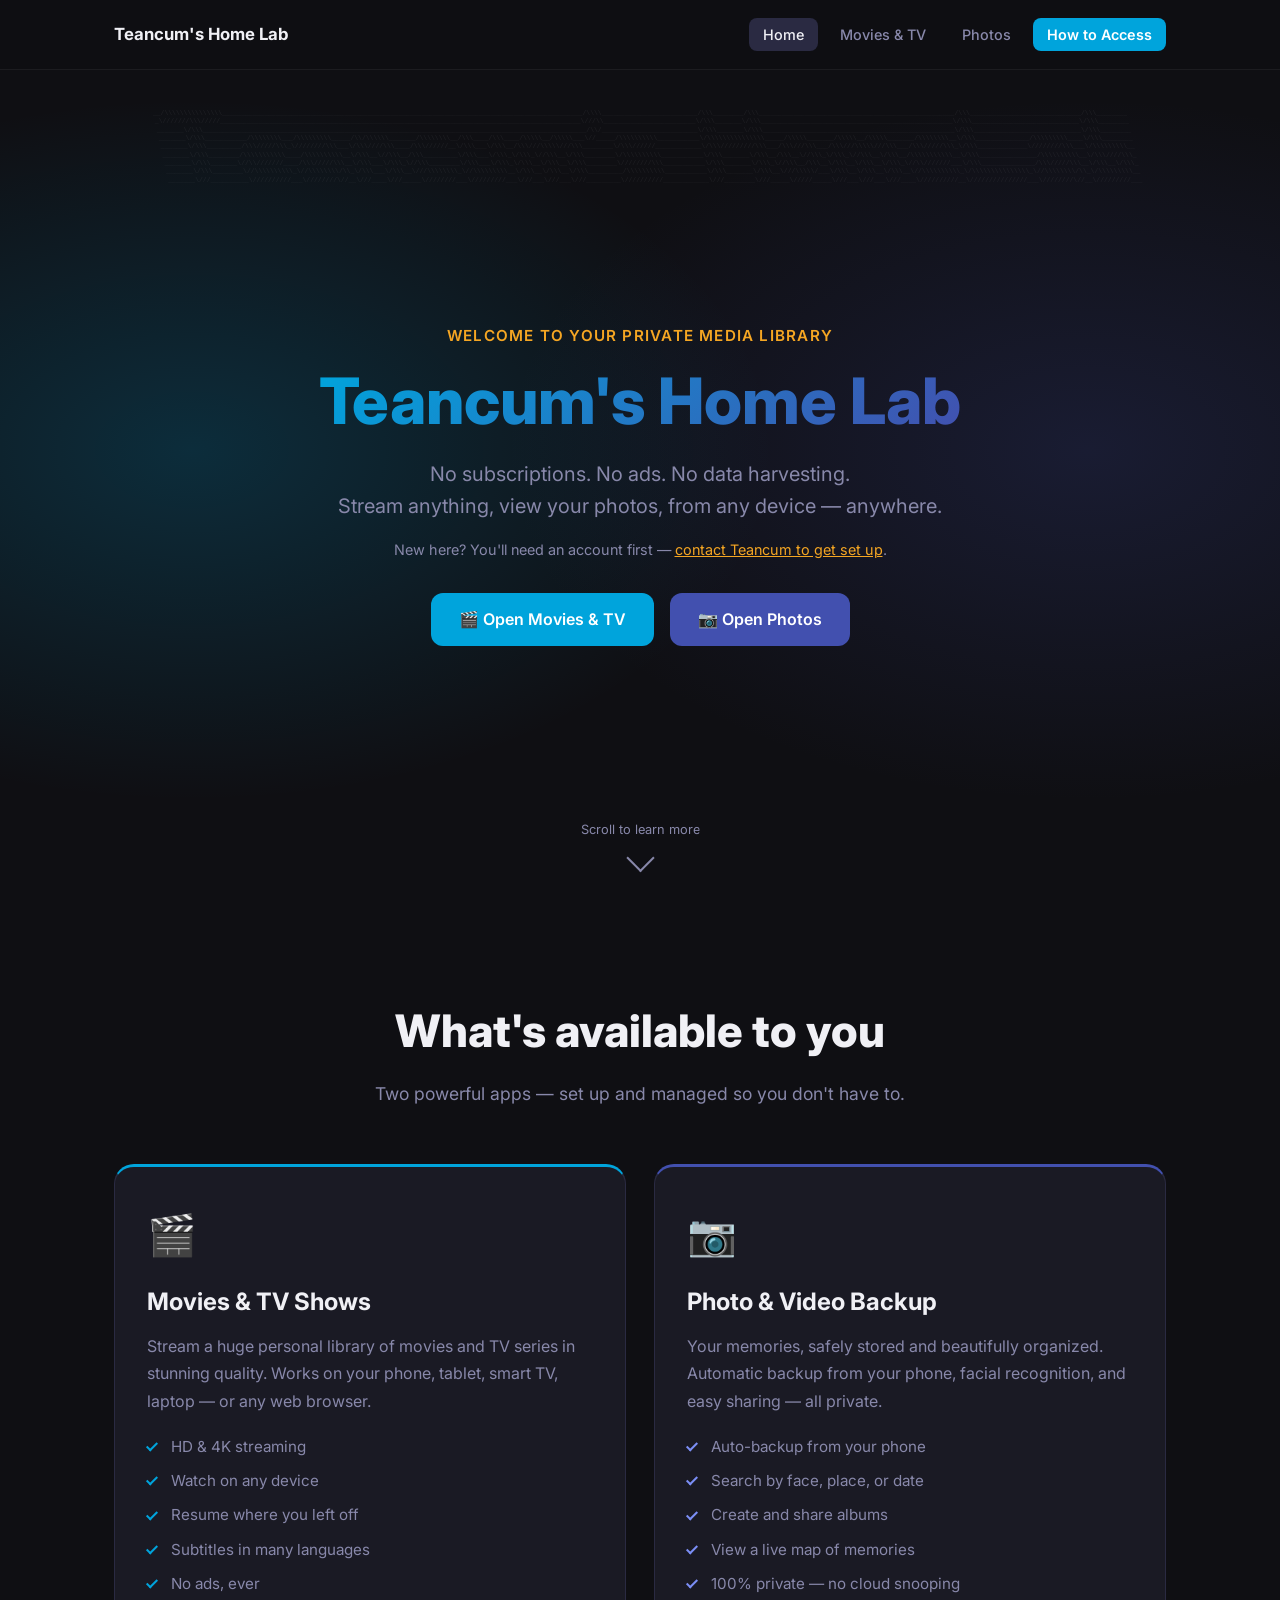
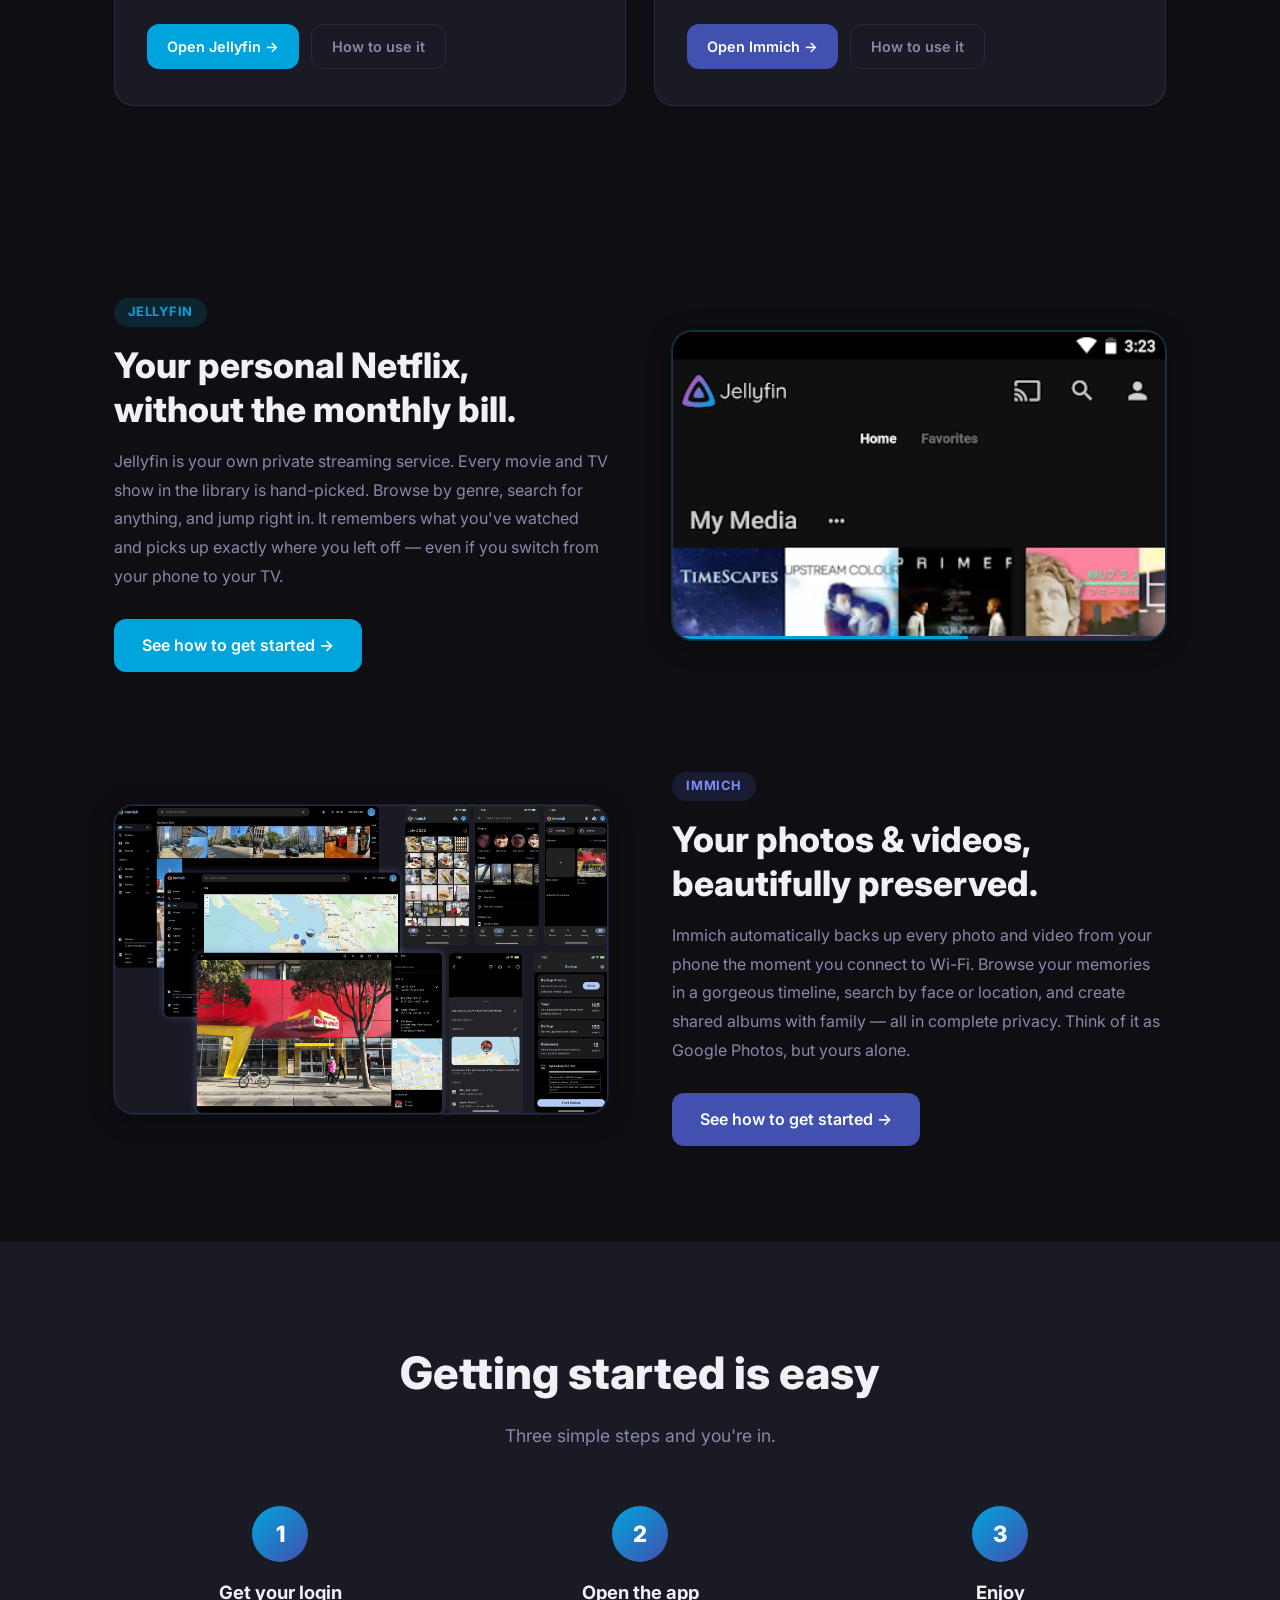
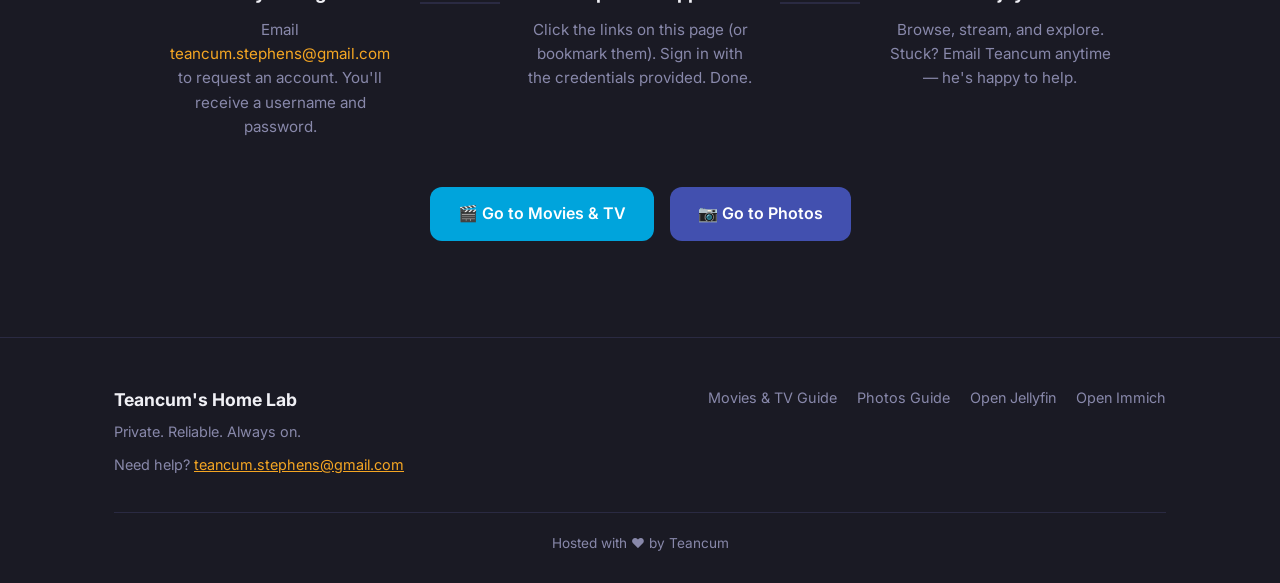
==== commit 26217f35: "Major redesign: UX improvements, contact info, screenshots, and polish Visual & design: - Demote ASC" ====
--- a/index.html
+++ b/index.html
@@ -3,9 +3,13 @@
 <head>
   <meta charset="UTF-8" />
   <meta name="viewport" content="width=device-width, initial-scale=1.0" />
+  <meta name="description" content="Your private streaming and photo library — Jellyfin and Immich, hosted by Teancum." />
+  <meta name="robots" content="noindex, nofollow" />
   <title>Teancum's Home Lab — Your Private Streaming &amp; Photos</title>
+  <link rel="icon" href="data:image/svg+xml,<svg xmlns='http://www.w3.org/2000/svg' viewBox='0 0 100 100'><text y='.9em' font-size='90'>🏠</text></svg>" />
   <link rel="preconnect" href="https://fonts.googleapis.com" />
-  <link href="https://fonts.googleapis.com/css2?family=Inter:wght@300;400;500;600;700;800&display=swap" rel="stylesheet" />
+  <link rel="preconnect" href="https://fonts.gstatic.com" crossorigin />
+  <link href="https://fonts.googleapis.com/css2?family=Inter:wght@400;500;600;700;800&display=swap" rel="stylesheet" />
   <link rel="stylesheet" href="css/styles.css" />
 </head>
 <body>
@@ -29,9 +33,7 @@
   <!-- ───── HERO ───── -->
   <section class="hero">
     <div class="hero__bg"></div>
-    <div class="hero__content container">
-      <p class="hero__eyebrow">Welcome to your private media library</p>
-      <pre class="hero__ascii">__/\\\\\\\\\\\\\\\______________________________________________________________________________________________/\\\\_________________________/\\\________/\\\___________________________________________________/\\\_____________________________/\\\________
+    <pre class="hero__ascii">__/\\\\\\\\\\\\\\\______________________________________________________________________________________________/\\\\_________________________/\\\________/\\\___________________________________________________/\\\_____________________________/\\\________
  _\///////\\\/////______________________________________________________________________________________________\///\\________________________\/\\\_______\/\\\__________________________________________________\/\\\____________________________\/\\\________
   _______\/\\\____________________________________________________________________________________________________/\\/_________________________\/\\\_______\/\\\__________________________________________________\/\\\____________________________\/\\\________
    _______\/\\\___________/\\\\\\\\___/\\\\\\\\\_____/\\/\\\\\\_______/\\\\\\\\__/\\\____/\\\____/\\\\\__/\\\\\___\//_____/\\\\\\\\\\___________\/\\\\\\\\\\\\\\\_____/\\\\\_______/\\\\\__/\\\\\_______/\\\\\\\\__\/\\\______________/\\\\\\\\\____\/\\\________
@@ -40,15 +42,22 @@
       _______\/\\\_______\//\\///////____/\\\/////\\\__\/\\\___\/\\\_\//\\\________\/\\\___\/\\\_\/\\\__\/\\\__\/\\\________\////////\\\___________\/\\\_______\/\\\_\//\\\__/\\\__\/\\\__\/\\\__\/\\\_\//\\///////___\/\\\______________/\\\/////\\\__\/\\\__\/\\\_
        _______\/\\\________\//\\\\\\\\\\_\//\\\\\\\\/\\_\/\\\___\/\\\__\///\\\\\\\\_\//\\\\\\\\\__\/\\\__\/\\\__\/\\\_________/\\\\\\\\\\___________\/\\\_______\/\\\__\///\\\\\/___\/\\\__\/\\\__\/\\\__\//\\\\\\\\\\_\/\\\\\\\\\\\\\\\_\//\\\\\\\\/\\_\/\\\\\\\\\__
         _______\///__________\//////////___\////////\//__\///____\///_____\////////___\/////////___\///___\///___\///_________\//////////____________\///________\///_____\/////_____\///___\///___\///____\//////////__\///////////////___\////////\//__\/////////___</pre>
+    <div class="hero__content container">
+      <p class="hero__eyebrow">Welcome to your private media library</p>
+      <h1 class="hero__title gradient-text">Teancum's Home Lab</h1>
       <p class="hero__subtitle">
         No subscriptions. No ads. No data harvesting.<br />
         Stream anything, view your photos, from any device — anywhere.
       </p>
+      <p class="hero__precheck">
+        New here? You'll need an account first —
+        <a href="mailto:teancum.stephens@gmail.com">contact Teancum to get set up</a>.
+      </p>
       <div class="hero__actions">
-        <a href="https://jellyfin.teancumshomelab.com/" target="_blank" class="btn btn--jellyfin">
+        <a href="https://jellyfin.teancumshomelab.com/" target="_blank" rel="noopener noreferrer" class="btn btn--jellyfin">
           🎬 Open Movies &amp; TV
         </a>
-        <a href="https://immich.teancumshomelab.com/auth/login" target="_blank" class="btn btn--immich">
+        <a href="https://immich.teancumshomelab.com/auth/login" target="_blank" rel="noopener noreferrer" class="btn btn--immich">
           📷 Open Photos
         </a>
       </div>
@@ -74,14 +83,14 @@
             Works on your phone, tablet, smart TV, laptop — or any web browser.
           </p>
           <ul class="feature-list">
-            <li>✔ HD &amp; 4K streaming</li>
-            <li>✔ Watch on any device</li>
-            <li>✔ Resume where you left off</li>
-            <li>✔ Subtitles in many languages</li>
-            <li>✔ No ads, ever</li>
+            <li>HD &amp; 4K streaming</li>
+            <li>Watch on any device</li>
+            <li>Resume where you left off</li>
+            <li>Subtitles in many languages</li>
+            <li>No ads, ever</li>
           </ul>
           <div class="feature-card__actions">
-            <a href="https://jellyfin.teancumshomelab.com/" target="_blank" class="btn btn--jellyfin btn--sm">
+            <a href="https://jellyfin.teancumshomelab.com/" target="_blank" rel="noopener noreferrer" class="btn btn--jellyfin btn--sm">
               Open Jellyfin →
             </a>
             <a href="jellyfin.html" class="btn btn--ghost btn--sm">How to use it</a>
@@ -96,14 +105,14 @@
             from your phone, facial recognition, and easy sharing — all private.
           </p>
           <ul class="feature-list">
-            <li>✔ Auto-backup from your phone</li>
-            <li>✔ Search by face, place, or date</li>
-            <li>✔ Create and share albums</li>
-            <li>✔ View a live map of memories</li>
-            <li>✔ 100% private — no cloud snooping</li>
+            <li>Auto-backup from your phone</li>
+            <li>Search by face, place, or date</li>
+            <li>Create and share albums</li>
+            <li>View a live map of memories</li>
+            <li>100% private — no cloud snooping</li>
           </ul>
           <div class="feature-card__actions">
-            <a href="https://immich.teancumshomelab.com/auth/login" target="_blank" class="btn btn--immich btn--sm">
+            <a href="https://immich.teancumshomelab.com/auth/login" target="_blank" rel="noopener noreferrer" class="btn btn--immich btn--sm">
               Open Immich →
             </a>
             <a href="immich.html" class="btn btn--ghost btn--sm">How to use it</a>
@@ -132,14 +141,18 @@
         </div>
         <div class="showcase__visual showcase__visual--jellyfin">
           <div class="mock-screen">
-            <div class="mock-screen__bar"></div>
-            <div class="mock-screen__content">
-              <div class="mock-grid">
-                <div class="mock-card"></div><div class="mock-card"></div>
-                <div class="mock-card"></div><div class="mock-card"></div>
-                <div class="mock-card"></div><div class="mock-card"></div>
+            <img src="assets/jellyfin-screenshot.png" alt="Jellyfin movie library interface" onerror="this.style.display='none'; this.nextElementSibling.style.display='block'" />
+            <div style="display:none">
+              <div class="mock-screen__bar"></div>
+              <div class="mock-screen__content">
+                <div class="mock-grid">
+                  <div class="mock-card"></div><div class="mock-card"></div>
+                  <div class="mock-card"></div><div class="mock-card"></div>
+                  <div class="mock-card"></div><div class="mock-card"></div>
+                </div>
               </div>
             </div>
+            <div class="mock-screen__nowplaying"></div>
           </div>
         </div>
       </div>
@@ -158,13 +171,16 @@
         </div>
         <div class="showcase__visual showcase__visual--immich">
           <div class="mock-screen">
-            <div class="mock-screen__bar"></div>
-            <div class="mock-screen__content">
-              <div class="mock-masonry">
-                <div class="mock-photo mock-photo--tall"></div>
-                <div class="mock-photo"></div>
-                <div class="mock-photo"></div>
-                <div class="mock-photo mock-photo--wide"></div>
+            <img src="assets/immich-screenshot.png" alt="Immich photo timeline interface" onerror="this.style.display='none'; this.nextElementSibling.style.display='block'" />
+            <div style="display:none">
+              <div class="mock-screen__bar"></div>
+              <div class="mock-screen__content">
+                <div class="mock-masonry">
+                  <div class="mock-photo mock-photo--tall"></div>
+                  <div class="mock-photo"></div>
+                  <div class="mock-photo"></div>
+                  <div class="mock-photo mock-photo--wide"></div>
+                </div>
               </div>
             </div>
           </div>
@@ -183,7 +199,7 @@
         <div class="step">
           <div class="step__number">1</div>
           <h3>Get your login</h3>
-          <p>Teancum will set up an account for you. You'll receive a username and password — that's all you need.</p>
+          <p>Email <a href="mailto:teancum.stephens@gmail.com" style="color:var(--gold)">teancum.stephens@gmail.com</a> to request an account. You'll receive a username and password.</p>
         </div>
         <div class="step__connector"></div>
         <div class="step">
@@ -195,12 +211,12 @@
         <div class="step">
           <div class="step__number">3</div>
           <h3>Enjoy</h3>
-          <p>Browse, stream, and explore. Need help? Visit the guide pages linked in the menu above.</p>
+          <p>Browse, stream, and explore. Stuck? Email Teancum anytime — he's happy to help.</p>
         </div>
       </div>
       <div class="how-it-works__cta">
-        <a href="https://jellyfin.teancumshomelab.com/" target="_blank" class="btn btn--jellyfin">🎬 Go to Movies &amp; TV</a>
-        <a href="https://immich.teancumshomelab.com/auth/login" target="_blank" class="btn btn--immich">📷 Go to Photos</a>
+        <a href="https://jellyfin.teancumshomelab.com/" target="_blank" rel="noopener noreferrer" class="btn btn--jellyfin">🎬 Go to Movies &amp; TV</a>
+        <a href="https://immich.teancumshomelab.com/auth/login" target="_blank" rel="noopener noreferrer" class="btn btn--immich">📷 Go to Photos</a>
       </div>
     </div>
   </section>
@@ -212,12 +228,13 @@
         <div class="footer__brand">
           <span class="footer__logo">Teancum's Home Lab</span>
           <p>Private. Reliable. Always on.</p>
+          <p class="footer__contact">Need help? <a href="mailto:teancum.stephens@gmail.com">teancum.stephens@gmail.com</a></p>
         </div>
         <div class="footer__links">
           <a href="jellyfin.html">Movies &amp; TV Guide</a>
           <a href="immich.html">Photos Guide</a>
-          <a href="https://jellyfin.teancumshomelab.com/" target="_blank">Open Jellyfin</a>
-          <a href="https://immich.teancumshomelab.com/auth/login" target="_blank">Open Immich</a>
+          <a href="https://jellyfin.teancumshomelab.com/" target="_blank" rel="noopener noreferrer">Open Jellyfin</a>
+          <a href="https://immich.teancumshomelab.com/auth/login" target="_blank" rel="noopener noreferrer">Open Immich</a>
         </div>
       </div>
       <p class="footer__copy">Hosted with ❤️ by Teancum</p>
--- a/css/styles.css
+++ b/css/styles.css
@@ -4,7 +4,7 @@
 :root {
   --bg:        #0f0f13;
   --surface:   #1a1a24;
-  --surface2:  #24243a;
+  --surface2:  #2a2a42;
   --jellyfin:  #00a4dc;
   --immich:    #4250af;
   --gold:      #f5a623;
@@ -23,9 +23,30 @@
 body {
   background: var(--bg);
   color: var(--text);
-  font-family: 'Inter', system-ui, sans-serif;
+  font-family: 'Inter', 'Inter Fallback', system-ui, sans-serif;
   line-height: 1.6;
   font-size: 16px;
+}
+
+/* Subtle noise texture for premium dark feel */
+body::after {
+  content: '';
+  position: fixed;
+  inset: 0;
+  background-image: url("data:image/svg+xml,%3Csvg viewBox='0 0 200 200' xmlns='http://www.w3.org/2000/svg'%3E%3Cfilter id='n'%3E%3CfeTurbulence type='fractalNoise' baseFrequency='0.9' numOctaves='4' stitchTiles='stitch'/%3E%3C/filter%3E%3Crect width='100%25' height='100%25' filter='url(%23n)' opacity='0.04'/%3E%3C/svg%3E");
+  pointer-events: none;
+  z-index: 9999;
+  opacity: 0.035;
+}
+
+/* Font fallback sizing to reduce layout shift */
+@font-face {
+  font-family: 'Inter Fallback';
+  src: local('Arial');
+  size-adjust: 107%;
+  ascent-override: 90%;
+  descent-override: 22%;
+  line-gap-override: 0%;
 }
 
 a { color: inherit; text-decoration: none; }
@@ -39,6 +60,25 @@
 }
 
 .section { padding: 96px 0; }
+
+/* ─────────────────────────────────────────────
+   SCROLL REVEAL
+───────────────────────────────────────────── */
+.reveal {
+  opacity: 0;
+  transform: translateY(24px);
+  transition: opacity 0.55s ease, transform 0.55s ease;
+}
+
+.reveal.visible {
+  opacity: 1;
+  transform: translateY(0);
+}
+
+@media (prefers-reduced-motion: reduce) {
+  .reveal { opacity: 1; transform: none; transition: none; }
+  *, *::before, *::after { animation-duration: 0.01ms !important; animation-iteration-count: 1 !important; transition-duration: 0.01ms !important; }
+}
 
 /* ─────────────────────────────────────────────
    TYPOGRAPHY HELPERS
@@ -74,6 +114,7 @@
   height: var(--nav-h);
   background: rgba(15,15,19,0.85);
   backdrop-filter: blur(12px);
+  -webkit-backdrop-filter: blur(12px);
   border-bottom: 1px solid rgba(255,255,255,0.06);
   transition: background 0.3s;
 }
@@ -97,8 +138,6 @@
   font-size: 1.05rem;
   white-space: nowrap;
 }
-
-.nav__logo-icon { font-size: 1.3rem; }
 
 .nav__links {
   display: flex;
@@ -135,6 +174,7 @@
   color: var(--text);
   font-size: 1.5rem;
   cursor: pointer;
+  padding: 8px;
 }
 
 /* ─────────────────────────────────────────────
@@ -148,22 +188,33 @@
   border-radius: var(--radius);
   font-weight: 600;
   font-size: 1rem;
-  transition: opacity 0.2s, transform 0.15s;
+  transition: opacity 0.2s, transform 0.15s, box-shadow 0.2s;
   cursor: pointer;
   border: none;
 }
 
-.btn:hover { opacity: 0.88; transform: translateY(-1px); }
-.btn:active { transform: translateY(0); }
+.btn:active { transform: translateY(0) !important; }
 
 .btn--jellyfin { background: var(--jellyfin); color: #fff; }
-.btn--immich   { background: var(--immich);   color: #fff; }
-.btn--ghost    {
+.btn--jellyfin:hover {
+  opacity: 1;
+  transform: translateY(-2px);
+  box-shadow: 0 6px 24px rgba(0,164,220,0.4);
+}
+
+.btn--immich { background: var(--immich); color: #fff; }
+.btn--immich:hover {
+  opacity: 1;
+  transform: translateY(-2px);
+  box-shadow: 0 6px 24px rgba(66,80,175,0.45);
+}
+
+.btn--ghost {
   background: transparent;
   color: var(--muted);
   border: 1px solid var(--surface2);
 }
-.btn--ghost:hover { color: var(--text); border-color: var(--muted); }
+.btn--ghost:hover { color: var(--text); border-color: var(--muted); transform: translateY(-1px); }
 
 .btn--sm { padding: 10px 20px; font-size: 0.9rem; }
 
@@ -186,12 +237,39 @@
   position: absolute;
   inset: 0;
   background:
-    radial-gradient(ellipse 60% 50% at 20% 50%, rgba(0,164,220,0.12) 0%, transparent 60%),
-    radial-gradient(ellipse 60% 50% at 80% 50%, rgba(66,80,175,0.12) 0%, transparent 60%);
+    radial-gradient(ellipse 70% 60% at 15% 50%, rgba(0,164,220,0.20) 0%, transparent 65%),
+    radial-gradient(ellipse 70% 60% at 85% 50%, rgba(66,80,175,0.20) 0%, transparent 65%);
   pointer-events: none;
 }
 
-.hero__content { position: relative; max-width: 820px; }
+/* ASCII art as decorative watermark behind hero content */
+.hero__ascii {
+  position: absolute;
+  inset: 0;
+  font-family: monospace;
+  font-size: clamp(3px, 0.5vw, 7px);
+  line-height: 1.3;
+  white-space: pre;
+  overflow: hidden;
+  color: var(--text);
+  opacity: 0.07;
+  pointer-events: none;
+  z-index: 0;
+  margin: 0;
+  padding: calc(var(--nav-h) + 40px) 0 0;
+  width: 100%;
+  left: 0;
+  transform: none;
+  display: flex;
+  align-items: flex-start;
+  justify-content: center;
+}
+
+.hero__content {
+  position: relative;
+  z-index: 1;
+  max-width: 820px;
+}
 
 .hero__eyebrow {
   font-size: 0.95rem;
@@ -199,34 +277,31 @@
   letter-spacing: 0.08em;
   text-transform: uppercase;
   color: var(--gold);
-  margin-bottom: 20px;
+  margin-bottom: 16px;
 }
 
 .hero__title {
   font-size: clamp(2.2rem, 6vw, 4rem);
   font-weight: 800;
   line-height: 1.15;
-  margin-bottom: 24px;
-}
-
-.hero__ascii {
-  font-family: monospace;
-  font-size: clamp(2px, 0.38vw, 6px);
-  line-height: 1.3;
-  white-space: pre;
-  overflow: hidden;
-  color: var(--text);
-  margin: 0 auto 28px;
-  text-align: center;
-  display: block;
-  max-width: 100%;
-  opacity: 0.92;
+  margin-bottom: 20px;
 }
 
 .hero__subtitle {
   font-size: clamp(1rem, 2vw, 1.25rem);
   color: var(--muted);
-  margin-bottom: 40px;
+  margin-bottom: 16px;
+}
+
+.hero__precheck {
+  font-size: 0.9rem;
+  color: var(--muted);
+  margin-bottom: 32px;
+}
+
+.hero__precheck a {
+  color: var(--gold);
+  text-decoration: underline;
 }
 
 .hero__actions {
@@ -248,6 +323,7 @@
   color: var(--muted);
   font-size: 0.8rem;
   animation: fade-in-up 1s 1.2s both;
+  z-index: 1;
 }
 
 .hero__arrow {
@@ -282,12 +358,16 @@
   border-radius: var(--radius-lg);
   padding: 36px 32px;
   border: 1px solid var(--surface2);
-  transition: transform 0.25s, box-shadow 0.25s;
+  transition: transform 0.25s, box-shadow 0.25s, background 0.25s, border-color 0.25s;
 }
 
 .feature-card:hover {
   transform: translateY(-4px);
-  box-shadow: var(--shadow);
+  background: rgba(26,26,36,0.7);
+  backdrop-filter: blur(16px);
+  -webkit-backdrop-filter: blur(16px);
+  border-color: rgba(255,255,255,0.1);
+  box-shadow: 0 8px 40px rgba(0,0,0,0.5), inset 0 1px 0 rgba(255,255,255,0.05);
 }
 
 .feature-card--jellyfin { border-top: 3px solid var(--jellyfin); }
@@ -307,13 +387,35 @@
   line-height: 1.7;
 }
 
+/* CSS checkmarks — brand-colored, consistent across all browsers */
 .feature-list {
   display: flex;
   flex-direction: column;
-  gap: 8px;
+  gap: 10px;
   margin-bottom: 28px;
-  color: var(--muted);
   font-size: 0.95rem;
+}
+
+.feature-list li {
+  color: var(--muted);
+  padding-left: 1.6em;
+  position: relative;
+}
+
+.feature-list li::before {
+  content: '';
+  position: absolute;
+  left: 2px;
+  top: 0.35em;
+  width: 6px;
+  height: 11px;
+  border-right: 2px solid var(--jellyfin);
+  border-bottom: 2px solid var(--jellyfin);
+  transform: rotate(45deg);
+}
+
+.feature-card--immich .feature-list li::before {
+  border-color: #7b8ef5;
 }
 
 .feature-card__actions {
@@ -365,7 +467,7 @@
   margin-bottom: 28px;
 }
 
-/* Mock screen UI */
+/* Screenshot / mock screen */
 .mock-screen {
   background: var(--surface);
   border-radius: var(--radius-lg);
@@ -373,6 +475,23 @@
   border: 1px solid var(--surface2);
   box-shadow: var(--shadow);
   aspect-ratio: 16/10;
+  position: relative;
+}
+
+.showcase__visual--jellyfin .mock-screen {
+  box-shadow: 0 0 0 1px rgba(0,164,220,0.25), var(--shadow);
+}
+
+.showcase__visual--immich .mock-screen {
+  box-shadow: 0 0 0 1px rgba(66,80,175,0.25), var(--shadow);
+}
+
+.mock-screen img {
+  width: 100%;
+  height: 100%;
+  object-fit: cover;
+  object-position: top left;
+  display: block;
 }
 
 .mock-screen__bar {
@@ -401,10 +520,12 @@
   grid-template-columns: repeat(3, 1fr);
   gap: 10px;
   height: 100%;
+  align-items: start;
 }
 
 .mock-card {
   border-radius: 8px;
+  aspect-ratio: 2/3;
   background: linear-gradient(135deg, var(--surface2), rgba(0,164,220,0.15));
   animation: pulse 3s ease-in-out infinite;
 }
@@ -414,6 +535,14 @@
 .mock-card:nth-child(4) { animation-delay: 1.2s; }
 .mock-card:nth-child(5) { animation-delay: 1.6s; }
 .mock-card:nth-child(6) { animation-delay: 2.0s; }
+
+/* Mock "now playing" bar for Jellyfin screen */
+.mock-screen__nowplaying {
+  position: absolute;
+  bottom: 0; left: 0; right: 0;
+  height: 3px;
+  background: linear-gradient(90deg, var(--jellyfin) 60%, var(--surface2) 60%);
+}
 
 .mock-masonry {
   display: grid;
@@ -503,11 +632,11 @@
 }
 
 .page-hero--jellyfin {
-  background: radial-gradient(ellipse 80% 60% at 50% 100%, rgba(0,164,220,0.15) 0%, transparent 70%);
+  background: radial-gradient(ellipse 80% 60% at 50% 100%, rgba(0,164,220,0.18) 0%, transparent 70%);
 }
 
 .page-hero--immich {
-  background: radial-gradient(ellipse 80% 60% at 50% 100%, rgba(66,80,175,0.18) 0%, transparent 70%);
+  background: radial-gradient(ellipse 80% 60% at 50% 100%, rgba(66,80,175,0.22) 0%, transparent 70%);
 }
 
 .page-hero__title {
@@ -522,6 +651,26 @@
   max-width: 560px;
   margin: 0 auto 32px;
 }
+
+/* ─────────────────────────────────────────────
+   HELP BANNER
+───────────────────────────────────────────── */
+.help-banner {
+  background: rgba(245,166,35,0.07);
+  border: 1px solid rgba(245,166,35,0.25);
+  border-radius: var(--radius-lg);
+  padding: 24px 32px;
+  display: flex;
+  align-items: center;
+  justify-content: space-between;
+  gap: 20px;
+  flex-wrap: wrap;
+  margin: 0 auto 64px;
+  max-width: 900px;
+}
+
+.help-banner p { color: var(--muted); font-size: 0.95rem; }
+.help-banner strong { color: var(--text); }
 
 /* ─────────────────────────────────────────────
    EXPLAINER / HIGHLIGHTS
@@ -560,6 +709,8 @@
 /* ─────────────────────────────────────────────
    GUIDE STEPS
 ───────────────────────────────────────────── */
+.guide { counter-reset: guide-step; }
+
 .guide-step {
   background: var(--surface);
   border-radius: var(--radius-lg);
@@ -567,19 +718,45 @@
   margin-bottom: 20px;
   border-left: 4px solid var(--jellyfin);
   position: relative;
+  counter-increment: guide-step;
+  overflow: hidden;
+}
+
+/* Large watermark step number */
+.guide-step::before {
+  content: counter(guide-step);
+  position: absolute;
+  right: 24px;
+  top: 12px;
+  font-size: 5rem;
+  font-weight: 800;
+  opacity: 0.04;
+  line-height: 1;
+  pointer-events: none;
+  user-select: none;
+}
+
+/* Immich-colored guide steps */
+.guide--immich .guide-step {
+  border-left-color: var(--immich);
 }
 
 .guide-step__num {
   display: inline-block;
-  font-size: 0.78rem;
+  font-size: 0.82rem;
   font-weight: 700;
   letter-spacing: 0.08em;
   text-transform: uppercase;
   color: var(--jellyfin);
   background: rgba(0,164,220,0.1);
-  padding: 4px 12px;
+  padding: 5px 14px;
   border-radius: 999px;
   margin-bottom: 12px;
+}
+
+.guide--immich .guide-step__num {
+  color: #7b8ef5;
+  background: rgba(66,80,175,0.12);
 }
 
 .guide-step h3 {
@@ -602,6 +779,8 @@
   color: var(--muted);
   font-size: 0.93rem;
 }
+
+.tip strong { color: var(--gold); }
 
 kbd {
   background: var(--surface2);
@@ -622,6 +801,59 @@
 }
 
 .inline-link { color: var(--jellyfin); text-decoration: underline; }
+.inline-link--immich { color: #7b8ef5; text-decoration: underline; }
+
+/* ─────────────────────────────────────────────
+   SERVER ADDRESS COPY BOX (Immich)
+───────────────────────────────────────────── */
+.server-address-box {
+  margin: 20px 0;
+  padding: 18px 24px;
+  background: var(--bg);
+  border: 1px solid var(--immich);
+  border-radius: var(--radius);
+  display: flex;
+  align-items: center;
+  gap: 16px;
+  flex-wrap: wrap;
+}
+
+.server-address-box__label {
+  font-size: 0.82rem;
+  font-weight: 600;
+  color: #7b8ef5;
+  text-transform: uppercase;
+  letter-spacing: 0.06em;
+  width: 100%;
+  margin-bottom: -8px;
+}
+
+.server-address-box__url {
+  flex: 1;
+  font-size: 1rem;
+  background: transparent;
+  padding: 0;
+  color: var(--text);
+  word-break: break-all;
+}
+
+.server-address-box__copy {
+  background: var(--immich);
+  color: #fff;
+  border: none;
+  border-radius: 8px;
+  padding: 9px 18px;
+  cursor: pointer;
+  font-weight: 600;
+  font-size: 0.9rem;
+  transition: opacity 0.2s, box-shadow 0.2s;
+  white-space: nowrap;
+}
+
+.server-address-box__copy:hover {
+  opacity: 0.88;
+  box-shadow: 0 4px 16px rgba(66,80,175,0.4);
+}
 
 /* ─────────────────────────────────────────────
    DEVICE GRID
@@ -741,7 +973,7 @@
   content: '+';
   font-size: 1.4rem;
   color: var(--muted);
-  transition: transform 0.2s;
+  transition: transform 0.25s;
   flex-shrink: 0;
 }
 
@@ -751,6 +983,27 @@
   padding: 0 24px 20px;
   color: var(--muted);
   line-height: 1.8;
+  animation: faq-open 0.28s ease;
+}
+
+@keyframes faq-open {
+  from { opacity: 0; transform: translateY(-8px); }
+  to   { opacity: 1; transform: translateY(0); }
+}
+
+/* ─────────────────────────────────────────────
+   NEXT STEPS (bottom of guide pages)
+───────────────────────────────────────────── */
+.next-steps {
+  background: var(--surface);
+  border-top: 1px solid var(--surface2);
+}
+
+.next-steps__actions {
+  display: flex;
+  gap: 16px;
+  justify-content: center;
+  flex-wrap: wrap;
 }
 
 /* ─────────────────────────────────────────────
@@ -774,10 +1027,24 @@
 .footer__logo { font-size: 1.1rem; font-weight: 700; display: block; margin-bottom: 6px; }
 .footer__brand p { color: var(--muted); font-size: 0.9rem; }
 
+.footer__contact {
+  margin-top: 10px;
+}
+
+.footer__contact a {
+  color: var(--gold);
+  font-size: 0.9rem;
+  text-decoration: underline;
+  transition: opacity 0.2s;
+}
+
+.footer__contact a:hover { opacity: 0.8; }
+
 .footer__links {
   display: flex;
   flex-wrap: wrap;
   gap: 20px;
+  align-items: center;
 }
 
 .footer__links a {
@@ -802,9 +1069,27 @@
 @media (max-width: 768px) {
   .section { padding: 64px 0; }
 
-  .nav__links { display: none; flex-direction: column; position: absolute; top: var(--nav-h); left: 0; right: 0; background: var(--surface); padding: 16px; gap: 4px; border-bottom: 1px solid var(--surface2); }
+  .nav__links {
+    display: none;
+    flex-direction: column;
+    position: absolute;
+    top: var(--nav-h);
+    left: 0; right: 0;
+    background: var(--surface);
+    padding: 12px;
+    gap: 4px;
+    border-bottom: 1px solid var(--surface2);
+  }
   .nav__links.open { display: flex; }
   .nav__toggle { display: block; }
+
+  /* Larger touch targets on mobile nav */
+  .nav__links .nav__link {
+    padding: 13px 16px;
+    font-size: 1rem;
+    display: block;
+    border-radius: 10px;
+  }
 
   .showcase__row, .showcase__row--reverse {
     grid-template-columns: 1fr;
@@ -814,9 +1099,28 @@
 
   .explainer__grid { grid-template-columns: 1fr; gap: 40px; }
   .app-download-row { grid-template-columns: 1fr; }
+
   .steps { flex-direction: column; align-items: center; }
-  .step__connector { width: 2px; height: 40px; margin: 0; }
+  .step__connector {
+    width: 2px;
+    height: 32px;
+    background: repeating-linear-gradient(
+      to bottom,
+      var(--surface2) 0,
+      var(--surface2) 4px,
+      transparent 4px,
+      transparent 10px
+    );
+    margin: 0;
+  }
+
   .feature-grid { grid-template-columns: 1fr; }
-
-  .hero__title { font-size: 2rem; }
-}
+  .feature-card { padding: 28px 20px; }
+  .guide-step   { padding: 24px 20px; }
+
+  /* Hide ASCII watermark on mobile — too small to be meaningful */
+  .hero__ascii { display: none; }
+
+  .help-banner { padding: 20px; }
+  .server-address-box { flex-direction: column; align-items: flex-start; }
+}
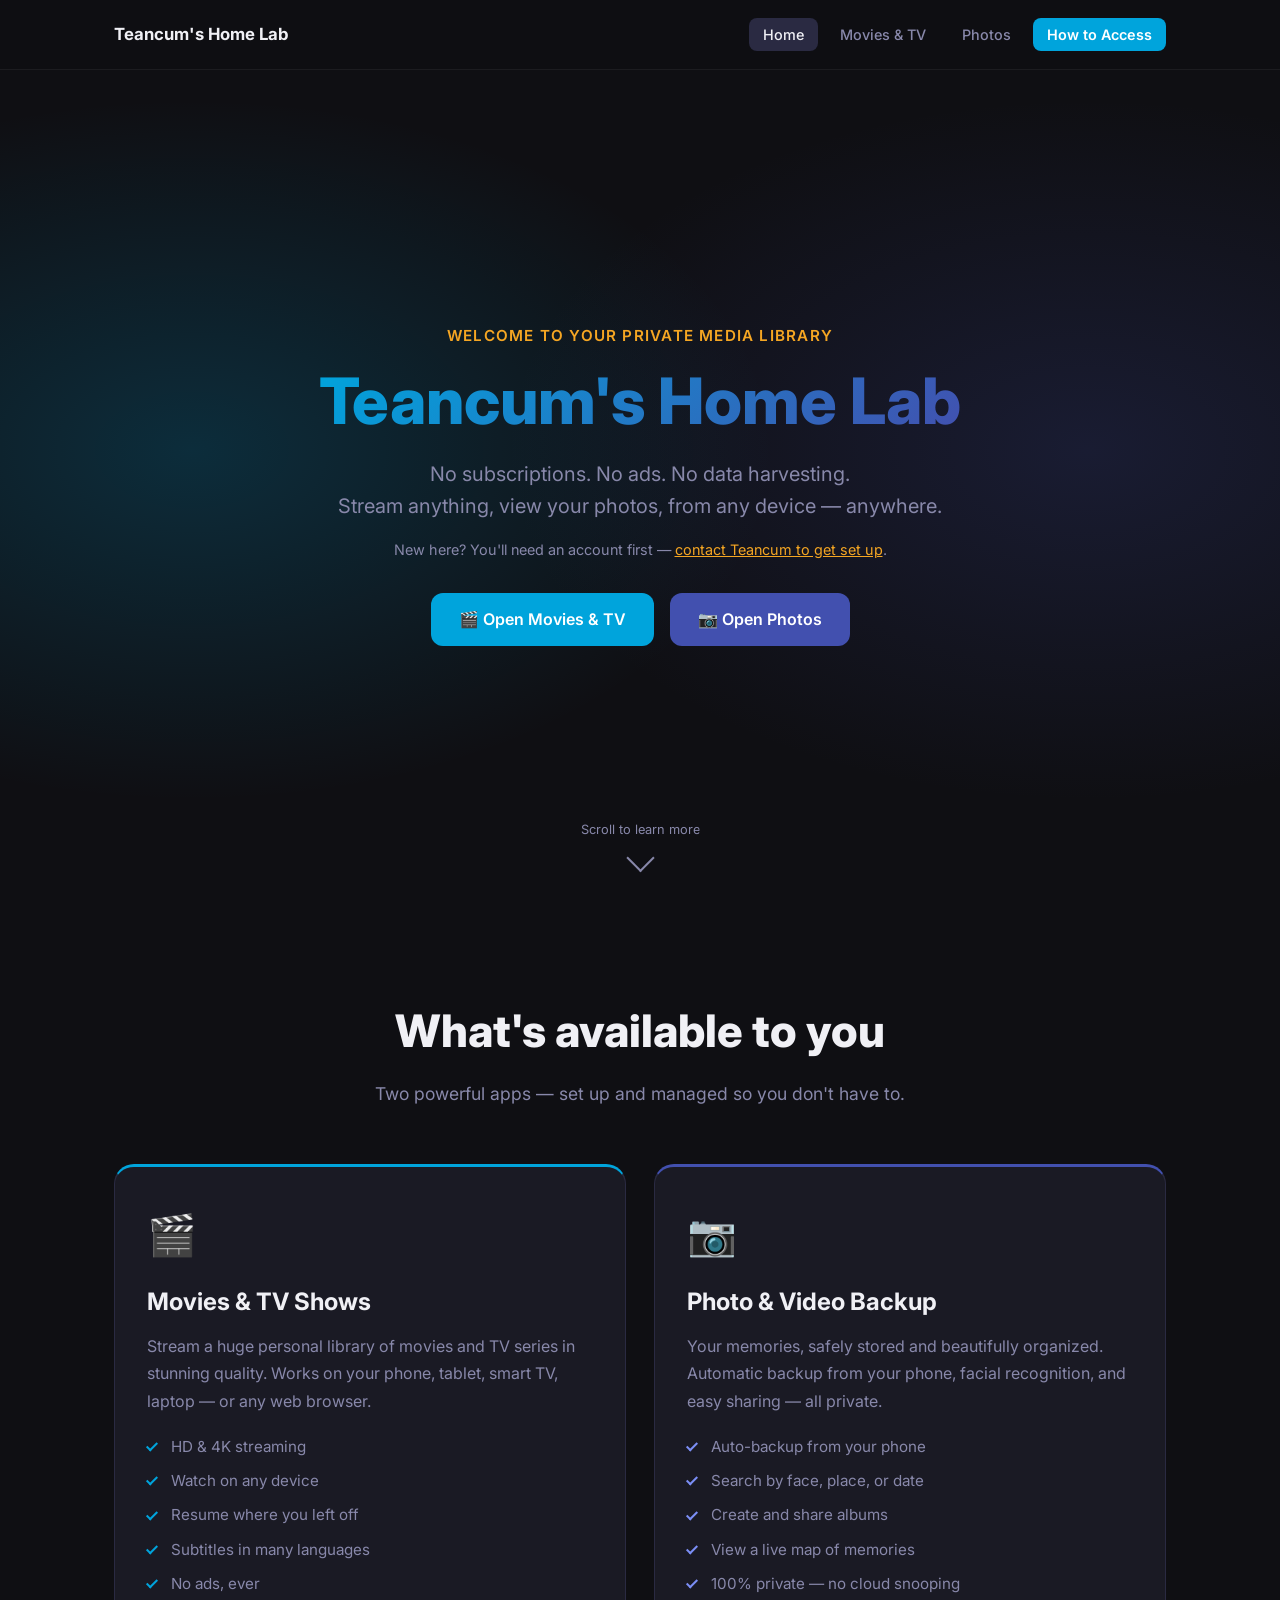
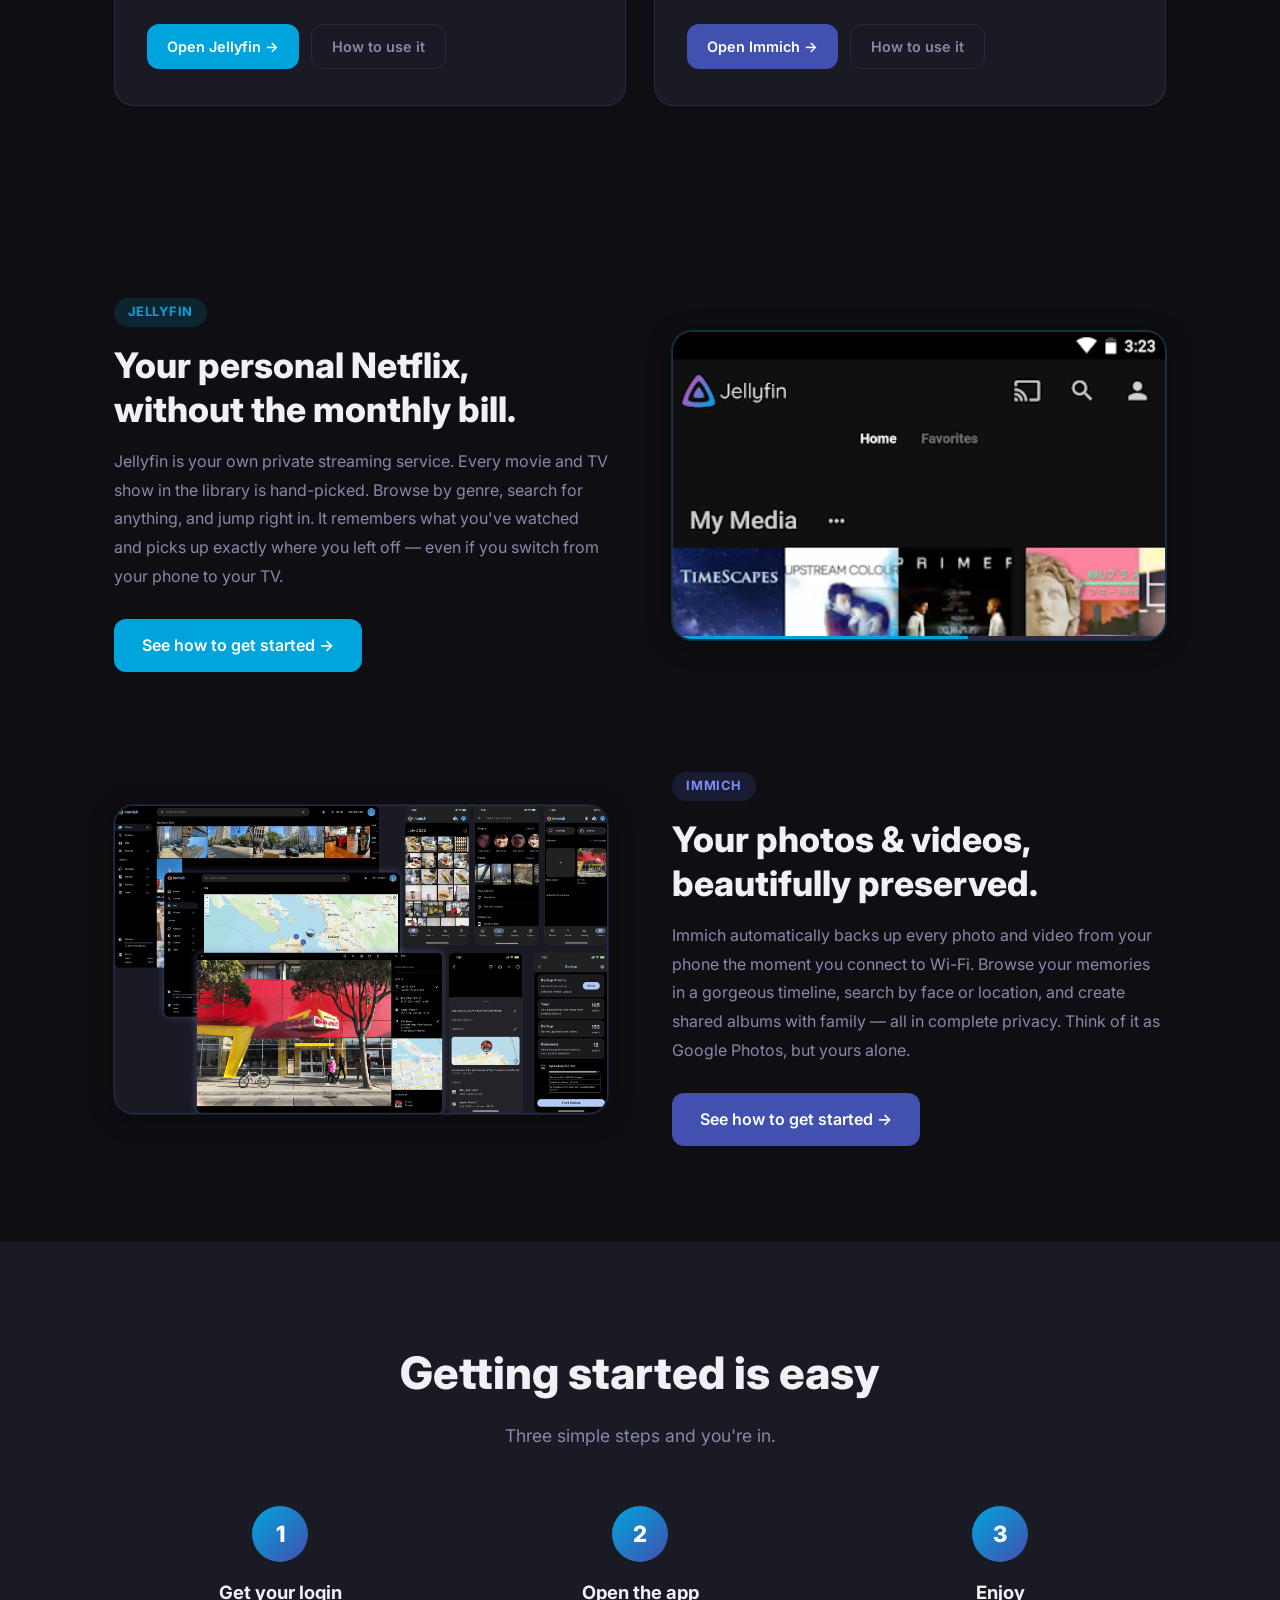
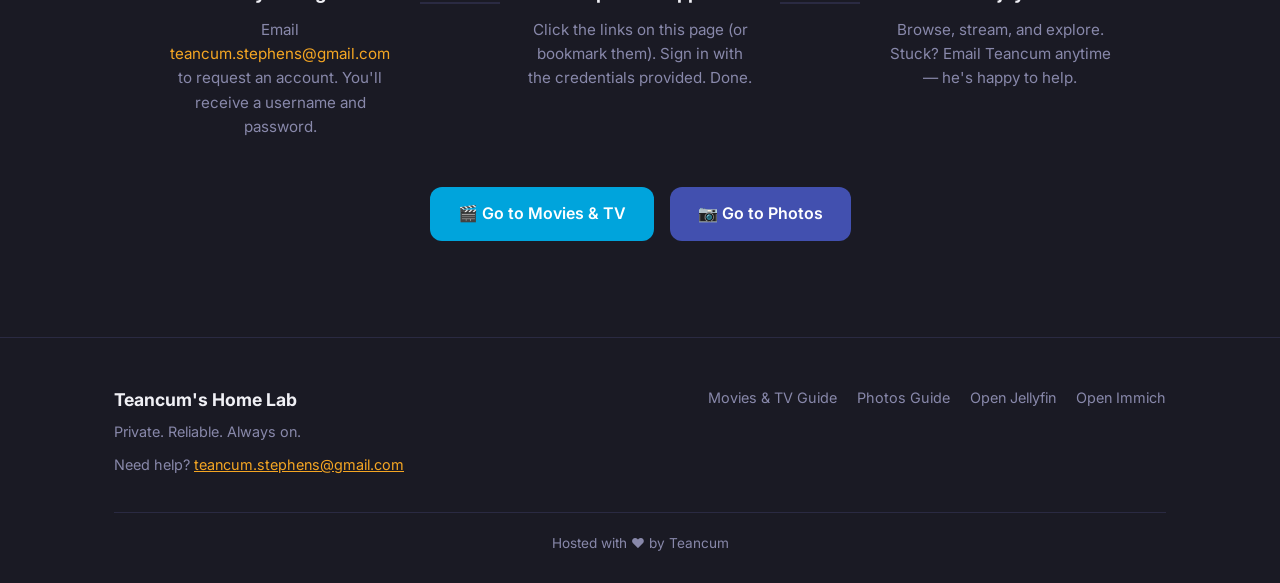
==== commit 785d5699: "Remove ASCII art and fix mobile nav floating over content - Remove ASCII art entirely from index.htm" ====
--- a/index.html
+++ b/index.html
@@ -33,15 +33,7 @@
   <!-- ───── HERO ───── -->
   <section class="hero">
     <div class="hero__bg"></div>
-    <pre class="hero__ascii">__/\\\\\\\\\\\\\\\______________________________________________________________________________________________/\\\\_________________________/\\\________/\\\___________________________________________________/\\\_____________________________/\\\________
- _\///////\\\/////______________________________________________________________________________________________\///\\________________________\/\\\_______\/\\\__________________________________________________\/\\\____________________________\/\\\________
-  _______\/\\\____________________________________________________________________________________________________/\\/_________________________\/\\\_______\/\\\__________________________________________________\/\\\____________________________\/\\\________
-   _______\/\\\___________/\\\\\\\\___/\\\\\\\\\_____/\\/\\\\\\_______/\\\\\\\\__/\\\____/\\\____/\\\\\__/\\\\\___\//_____/\\\\\\\\\\___________\/\\\\\\\\\\\\\\\_____/\\\\\_______/\\\\\__/\\\\\_______/\\\\\\\\__\/\\\______________/\\\\\\\\\____\/\\\________
-    _______\/\\\_________/\\\/////\\\_\////////\\\___\/\\\////\\\____/\\\//////__\/\\\___\/\\\__/\\\///\\\\\///\\\________\/\\\//////____________\/\\\/////////\\\___/\\\///\\\___/\\\///\\\\\///\\\___/\\\/////\\\_\/\\\_____________\////////\\\___\/\\\\\\\\\__
-     _______\/\\\________/\\\\\\\\\\\____/\\\\\\\\\\__\/\\\__\//\\\__/\\\_________\/\\\___\/\\\_\/\\\_\//\\\__\/\\\________\/\\\\\\\\\\___________\/\\\_______\/\\\__/\\\__\//\\\_\/\\\_\//\\\__\/\\\__/\\\\\\\\\\\__\/\\\_______________/\\\\\\\\\\__\/\\\////\\\_
-      _______\/\\\_______\//\\///////____/\\\/////\\\__\/\\\___\/\\\_\//\\\________\/\\\___\/\\\_\/\\\__\/\\\__\/\\\________\////////\\\___________\/\\\_______\/\\\_\//\\\__/\\\__\/\\\__\/\\\__\/\\\_\//\\///////___\/\\\______________/\\\/////\\\__\/\\\__\/\\\_
-       _______\/\\\________\//\\\\\\\\\\_\//\\\\\\\\/\\_\/\\\___\/\\\__\///\\\\\\\\_\//\\\\\\\\\__\/\\\__\/\\\__\/\\\_________/\\\\\\\\\\___________\/\\\_______\/\\\__\///\\\\\/___\/\\\__\/\\\__\/\\\__\//\\\\\\\\\\_\/\\\\\\\\\\\\\\\_\//\\\\\\\\/\\_\/\\\\\\\\\__
-        _______\///__________\//////////___\////////\//__\///____\///_____\////////___\/////////___\///___\///___\///_________\//////////____________\///________\///_____\/////_____\///___\///___\///____\//////////__\///////////////___\////////\//__\/////////___</pre>
+
     <div class="hero__content container">
       <p class="hero__eyebrow">Welcome to your private media library</p>
       <h1 class="hero__title gradient-text">Teancum's Home Lab</h1>
--- a/css/styles.css
+++ b/css/styles.css
@@ -110,13 +110,17 @@
 .nav {
   position: fixed;
   top: 0; left: 0; right: 0;
-  z-index: 100;
+  z-index: 10000;
   height: var(--nav-h);
   background: rgba(15,15,19,0.85);
   backdrop-filter: blur(12px);
   -webkit-backdrop-filter: blur(12px);
   border-bottom: 1px solid rgba(255,255,255,0.06);
   transition: background 0.3s;
+  /* Force compositor layer promotion — fixes iOS Safari scroll-over bug */
+  transform: translateZ(0);
+  /* Explicit stacking context — prevents backdrop-filter z-index ambiguity */
+  isolation: isolate;
 }
 
 .nav__inner {
@@ -242,28 +246,6 @@
   pointer-events: none;
 }
 
-/* ASCII art as decorative watermark behind hero content */
-.hero__ascii {
-  position: absolute;
-  inset: 0;
-  font-family: monospace;
-  font-size: clamp(3px, 0.5vw, 7px);
-  line-height: 1.3;
-  white-space: pre;
-  overflow: hidden;
-  color: var(--text);
-  opacity: 0.07;
-  pointer-events: none;
-  z-index: 0;
-  margin: 0;
-  padding: calc(var(--nav-h) + 40px) 0 0;
-  width: 100%;
-  left: 0;
-  transform: none;
-  display: flex;
-  align-items: flex-start;
-  justify-content: center;
-}
 
 .hero__content {
   position: relative;
@@ -1118,8 +1100,6 @@
   .feature-card { padding: 28px 20px; }
   .guide-step   { padding: 24px 20px; }
 
-  /* Hide ASCII watermark on mobile — too small to be meaningful */
-  .hero__ascii { display: none; }
 
   .help-banner { padding: 20px; }
   .server-address-box { flex-direction: column; align-items: flex-start; }
